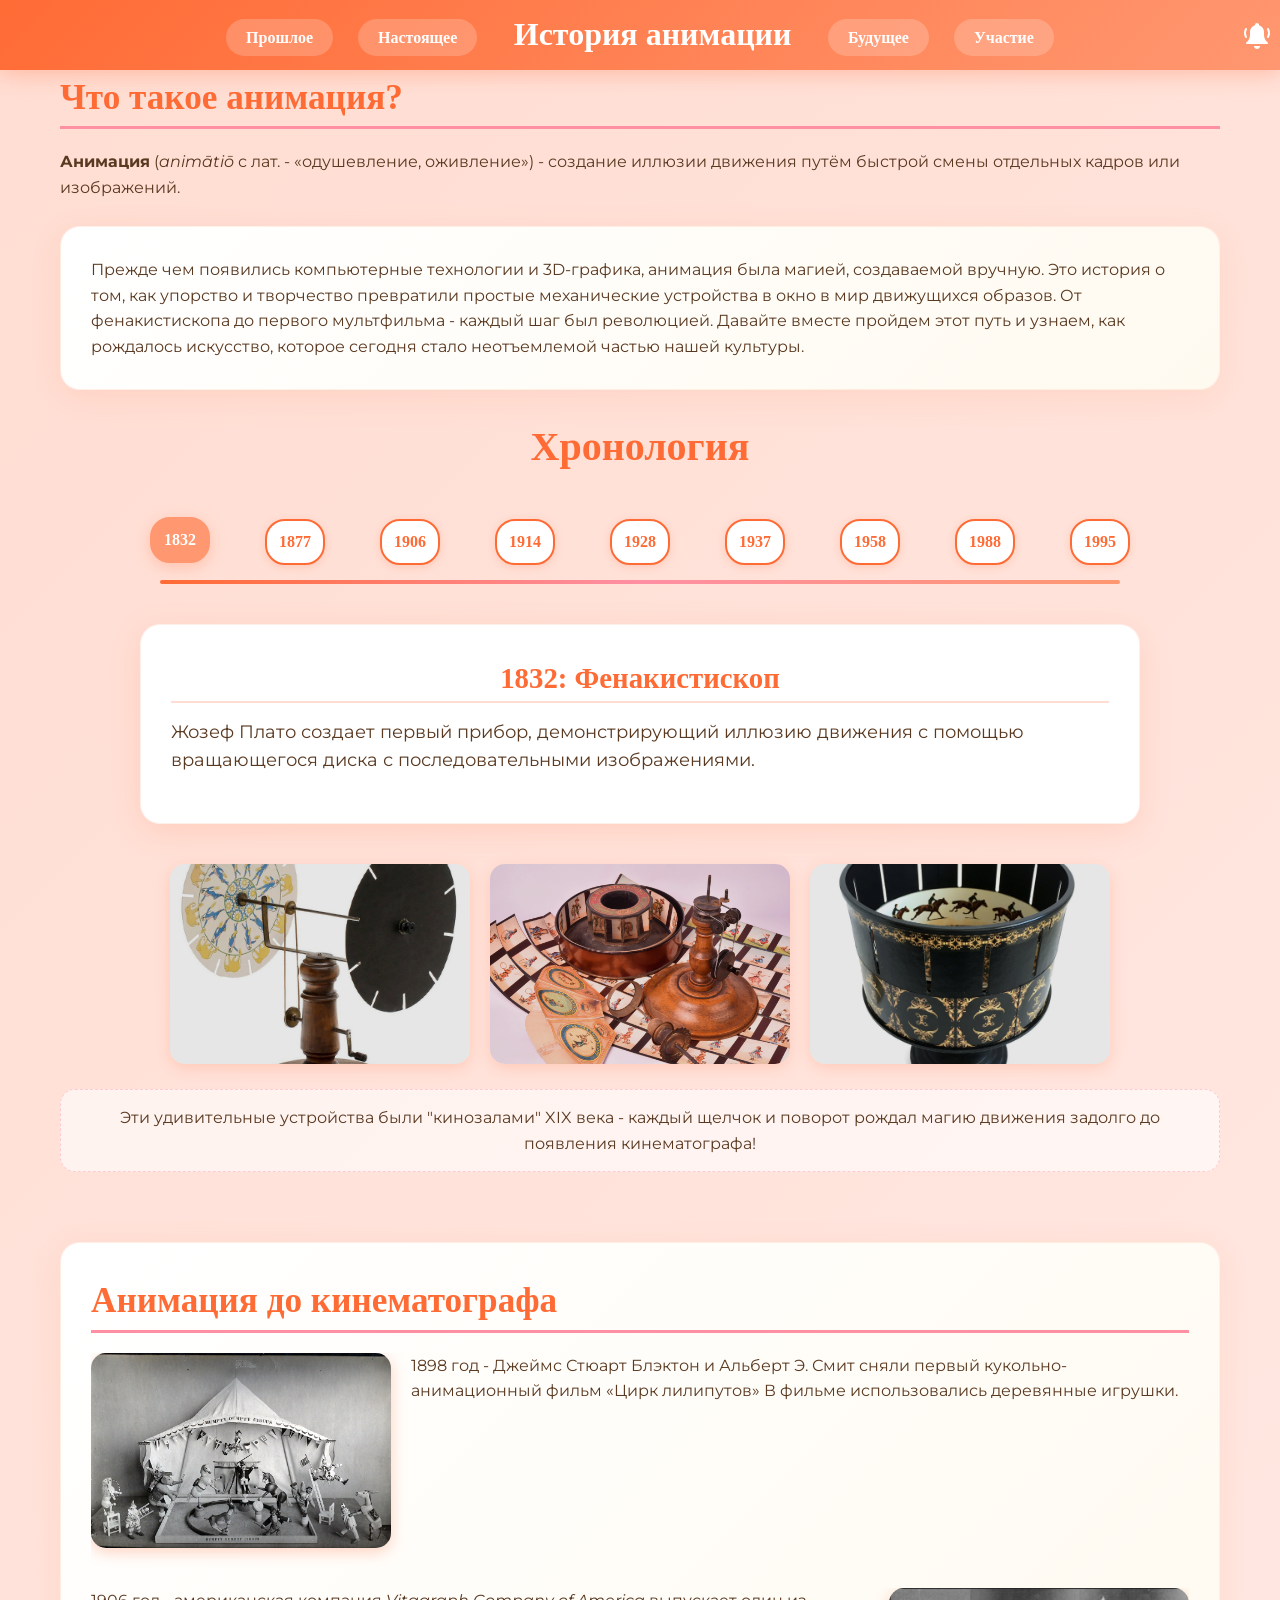
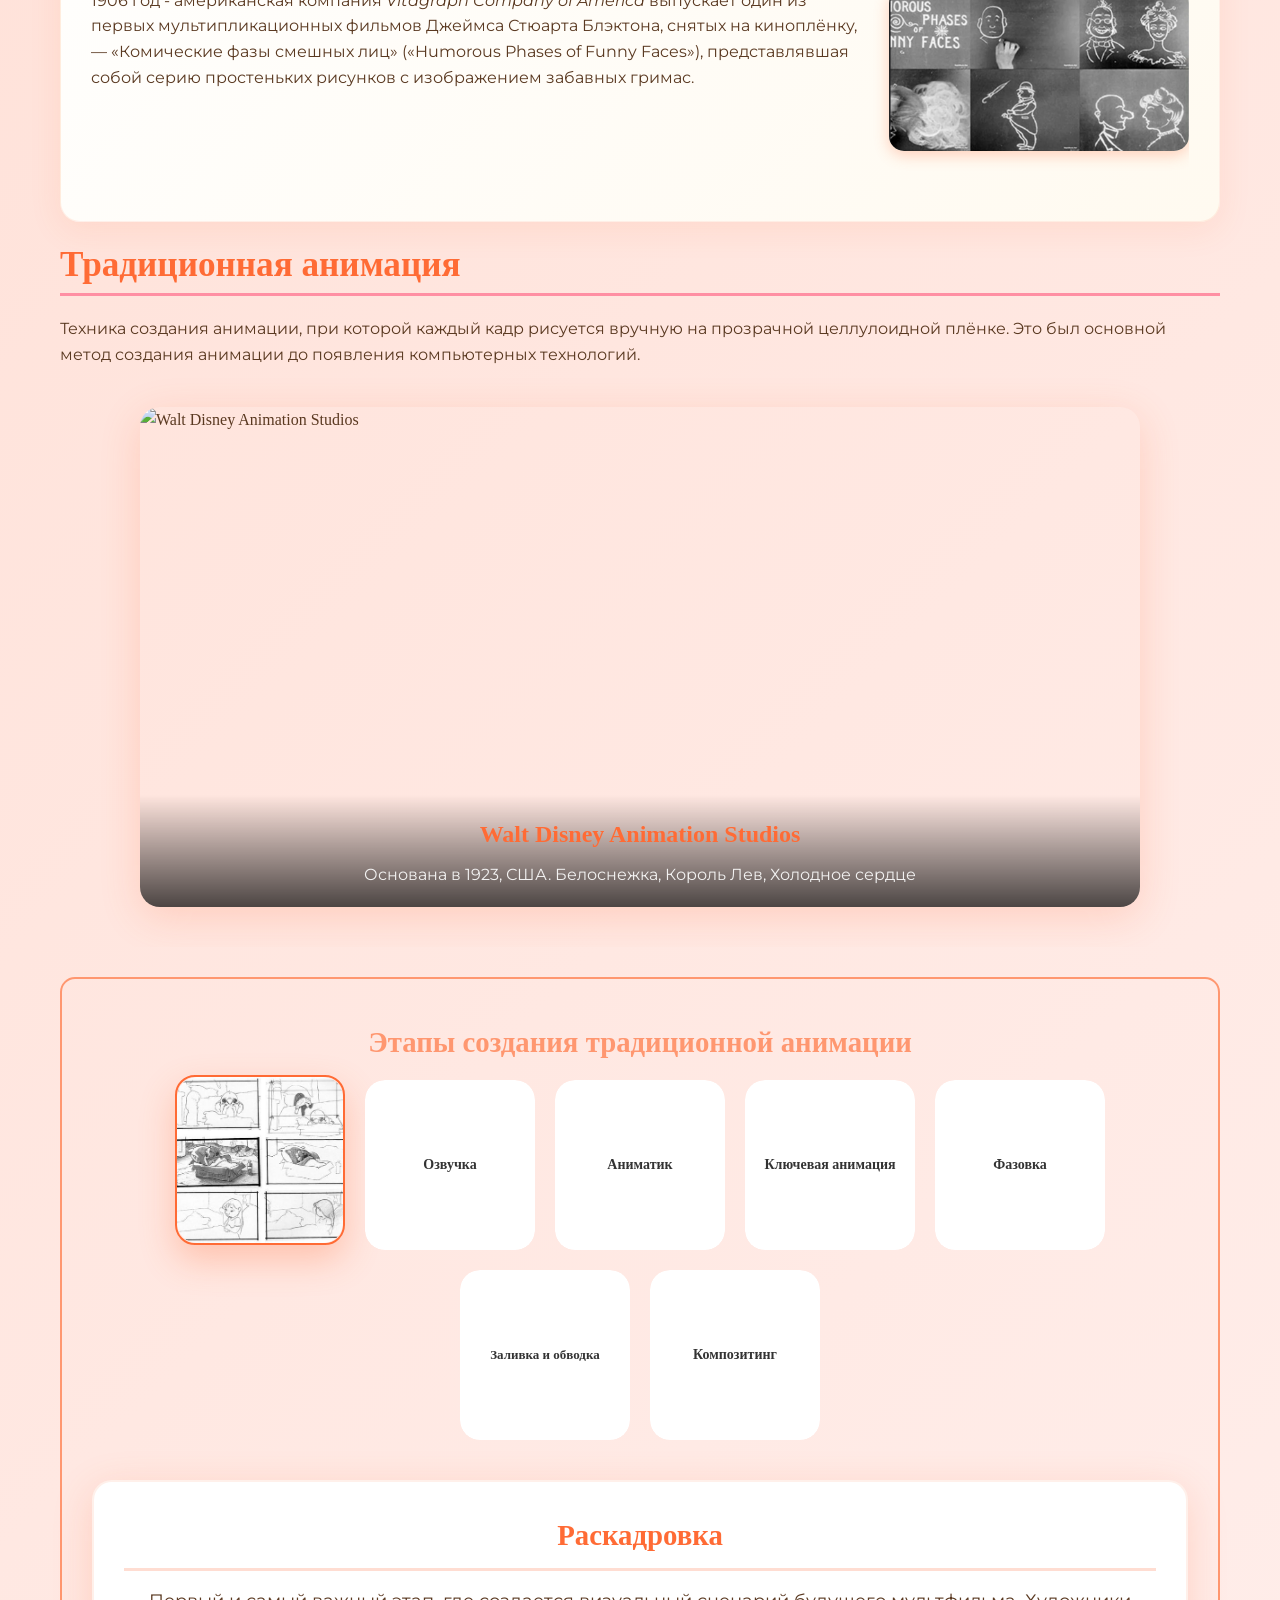
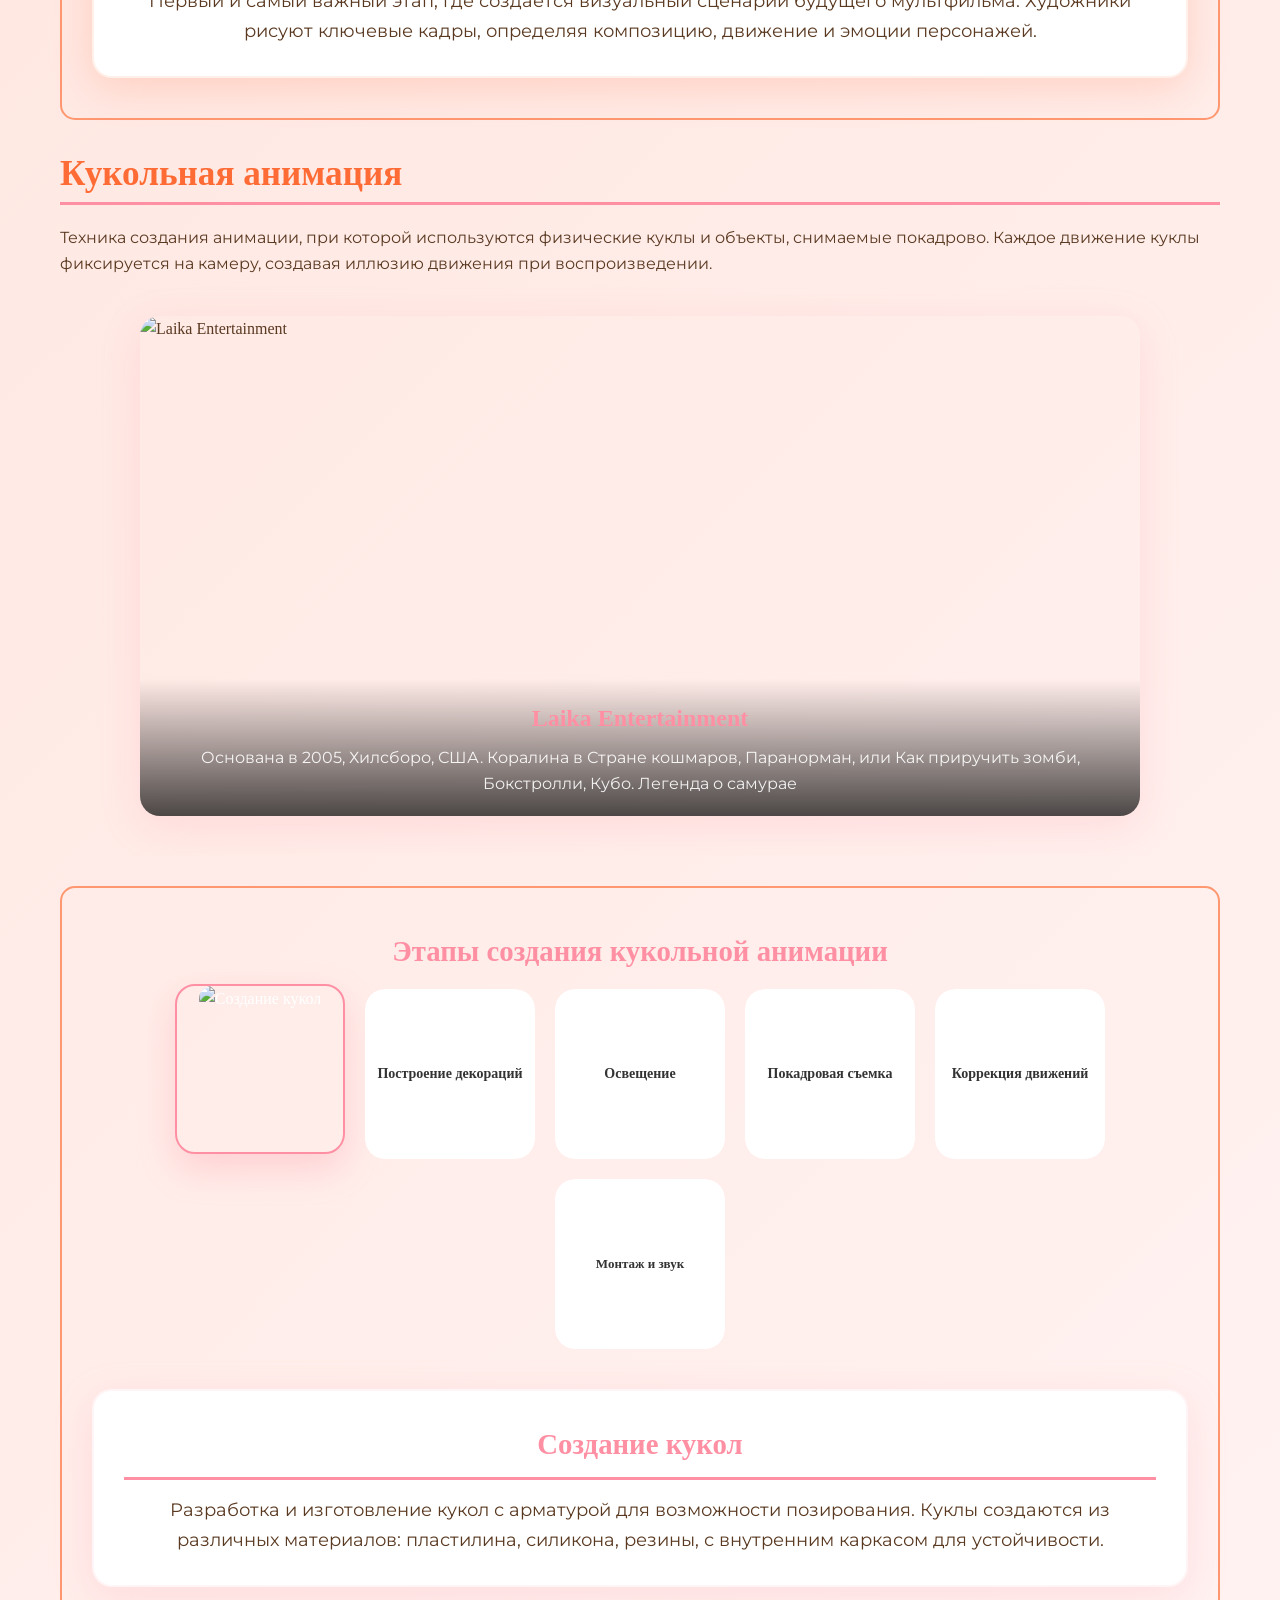
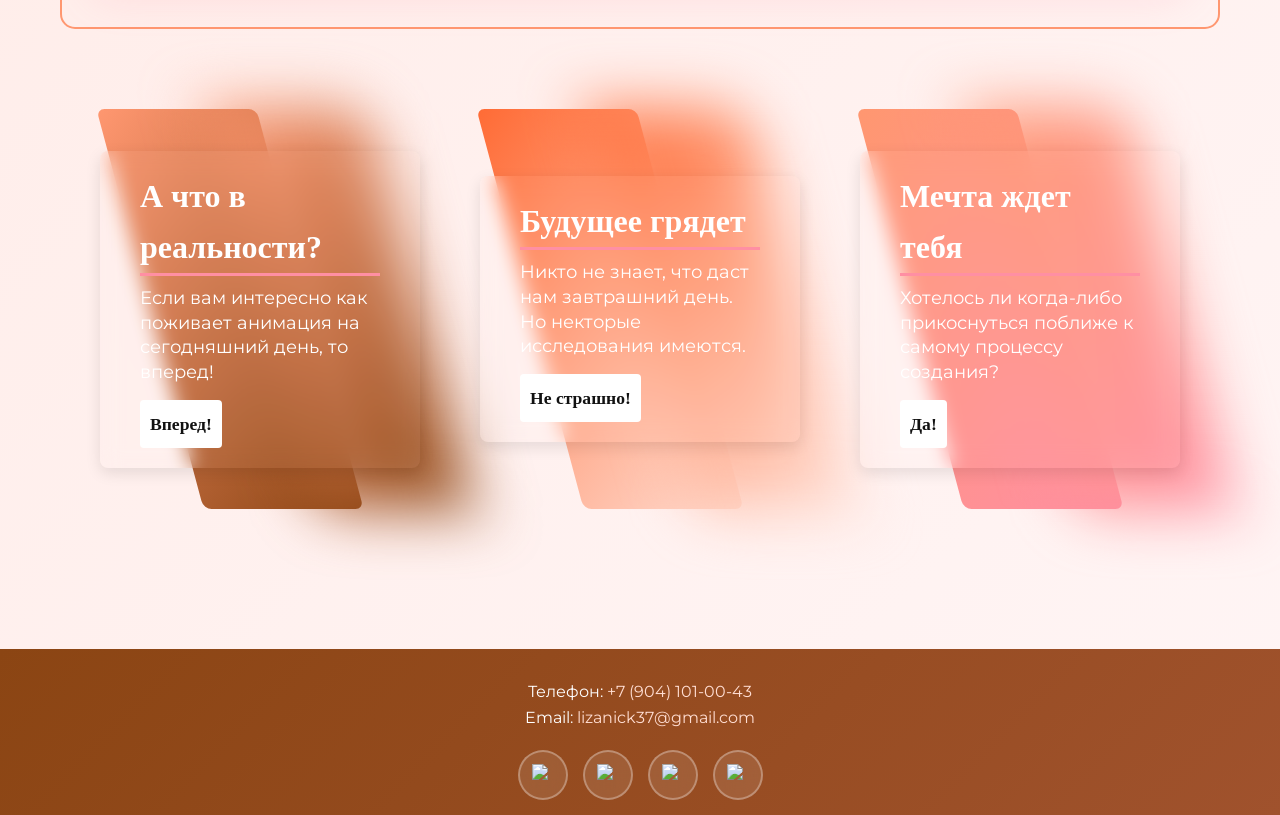
==== index.html @ 2c93be25 "Add files via upload" ====
<!DOCTYPE html>
<html lang="ru"> 
<head>
    <meta charset="UTF-8"> 
    <meta name="viewport" content="width=device-width, initial-scale=1.0"> 
    <link rel="icon" href="images/favicon2.png">
    <link rel="stylesheet" href="css/style.css">
    <link rel="stylesheet" href="css/header.css">
    <link rel="stylesheet" href="css/components.css">
    <link rel="stylesheet" href="css/forms.css">
    <link rel="stylesheet" href="css/footer.css">
    <title>История анимации</title>
    <style>
    @import url('https://fonts.googleapis.com/css2?family=Montserrat:wght@400;500;600;700&display=swap" rel="stylesheet"');
    </style>
</head>
<body>
    <header>
        <div class="notification-container">
            <div class="notification-trigger"><img src = "images/noti.png"></div>
            <div class="notification-dropdown">
                <div class="notification-item">Уведомление 1</div>
                <div class="notification-item">Уведомление 2</div>
                <div class="notification-item">Уведомление 3</div>
                <div class="notification-item">Уведомление 4</div>
            </div>
        </div>
        <input type="checkbox" id="header-toggle">
        <label for="header-toggle" class="burger-label">
            <span class="menu-icon"></span>
            <span class="menu-icon"></span>
            <span class="menu-icon"></span>
        </label>

        <nav class="mobile-nav">
            <ul>
                <li><a href="index.html">Прошлое</a></li>
                <li><a href="today.html">Настоящее</a></li>
                <li><a href="future.html">Будущее</a></li>
                <li><a href="contacts.html">Участие</a></li>
            </ul>
        </nav>

        <nav>
            <ul>
                <li><a href="index.html">Прошлое</a></li>
                <li><a href="today.html">Настоящее</a></li>
            </ul>
        </nav>
        <h1><a href="add.html" class="header-title">История анимации</a></h1>
        <nav>
            <ul>
                <li><a href="future.html">Будущее</a></li>
                <li><a href="contacts.html">Участие</a></li>
            </ul>
        </nav>
    </header>

    <main class="main-grid-container">
        <section id="animation-definition">
            <h2>Что такое анимация?</h2>
            <div class="definition-block">
                <p><strong>Анимация</strong> (<i>animātiō</i> с лат. - «одушевление, оживление») - создание иллюзии движения путём быстрой смены отдельных кадров или изображений.</p>
            </div>
        </section>
        <br>

        <article id="no-kino-anim">
            <div>
                <p>Прежде чем появились компьютерные технологии и 3D-графика, анимация была магией, создаваемой вручную. Это история о том, как упорство и творчество превратили простые механические устройства в окно в мир движущихся образов. От фенакистископа до первого мультфильма - каждый шаг был революцией. Давайте вместе пройдем этот путь и узнаем, как рождалось искусство, которое сегодня стало неотъемлемой частью нашей культуры.</p>
            </div>
        </article>

        <section class="simple-timeline">
            <div class="timeline-container">
                <h2>Хронология</h2>
                <div class="timeline-bar">
                    <div class="timeline-years">
                        <span class="year" data-year="1832">1832</span>
                        <span class="year" data-year="1877">1877</span>
                        <span class="year" data-year="1906">1906</span>
                        <span class="year" data-year="1914">1914</span>
                        <span class="year" data-year="1928">1928</span>
                        <span class="year" data-year="1937">1937</span>
                        <span class="year" data-year="1958">1958</span>
                        <span class="year" data-year="1988">1988</span>
                        <span class="year" data-year="1995">1995</span>
                    </div>
                    <div class="timeline-line"></div>
                </div>
                
                <div class="timeline-content">
                    <div class="event active" data-year="1832">
                        <h3>1832: Фенакистископ</h3>
                        <p>Жозеф Плато создает первый прибор, демонстрирующий иллюзию движения с помощью вращающегося диска с последовательными изображениями.</p>
                    </div>
                    
                    <div class="event" data-year="1877">
                        <h3>1877: Праксиноскоп</h3>
                        <p>Эмиль Рейно усовершенствует зоотроп, добавляя систему зеркал для более четкого и яркого изображения.</p>
                    </div>
                    
                    <div class="event" data-year="1906">
                        <h3>1906: Первый мультфильм</h3>
                        <p>Джеймс Стюарт Блэктон создает "Комические фазы смешных лиц" - один из первых анимационных фильмов.</p>
                    </div>
                    
                    <div class="event" data-year="1914">
                        <h3>1914: Герти-динозавр</h3>
                        <p>Уинзор Маккей создает первого анимационного персонажа с индивидуальностью - динозавра Герти.</p>
                    </div>
                    
                    <div class="event" data-year="1928">
                        <h3>1928: Пароход Вилли</h3>
                        <p>Дебют Микки Мауса в первом синхронизированном звуком мультфильме от Уолта Диснея.</p>
                    </div>
                    
                    <div class="event" data-year="1937">
                        <h3>1937: Белоснежка</h3>
                        <p>Первый полнометражный анимационный фильм "Белоснежка и семь гномов" устанавливает новые стандарты.</p>
                    </div>
                    
                    <div class="event" data-year="1958">
                        <h3>1958: Оскар за анимацию</h3>
                        <p>Впервые вручается отдельная премия "Оскар" за лучший анимационный короткометражный фильм.</p>
                    </div>
                    
                    <div class="event" data-year="1988">
                        <h3>1988: Кто подставил кролика Роджера</h3>
                        <p>Первый полнометражный фильм, сочетающий живых актеров и анимацию в одном кадре.</p>
                    </div>
                    
                    <div class="event" data-year="1995">
                        <h3>1995: История игрушек</h3>
                        <p>Первый полнометражный компьютерный анимационный фильм от Pixar открывает новую эру.</p>
                    </div>
                </div>
            </div>
        </section>

        <section class="gallery-section">
            <div class="gallery-container">
                <div class="gallery-item">
                    <img src="images/gallery/phenakiscope.jpg" alt="Фенакистископ">
                    <div class="gallery-overlay">
                        <div class="gallery-title">Фенакистископ</div>
                        <div class="gallery-description">Один из первых анимационных приборов</div>
                    </div>
                </div>
                <div class="gallery-item">
                    <img src="images/gallery/praxinoscope.jpg" alt="Праксиноскоп">
                    <div class="gallery-overlay">
                        <div class="gallery-title">Праксиноскоп</div>
                        <div class="gallery-description">Усовершенствованный зоотроп</div>
                    </div>
                </div>
                <div class="gallery-item">
                    <img src="images/gallery/zootrop.jpeg" alt="Зоотроп">
                    <div class="gallery-overlay">
                        <div class="gallery-title">Зоотроп</div>
                        <div class="gallery-description">Классический анимационный прибор</div>
                    </div>
                </div>
            </div>
        </section>
        <div class="devices-note">
            <p> Эти удивительные устройства были "кинозалами" XIX века - каждый щелчок и поворот рождал магию движения задолго до появления кинематографа!</p>
        </div>
        </main>

        <div class="sticky-image" id="Sticky">
                <img src="images/happy-blinking.gif" alt="Вам подмигнули" width="150" id="blink">
        </div>

        <main>

        <article id="no-kino-anim">
            <h2>Анимация до кинематографа</h2>
            <div class="float-container">
                <img src="images/circus.jpg" alt="Старинная анимация" class="float-left">
                <p>1898 год - Джеймс Стюарт Блэктон и Альберт Э. Смит сняли первый кукольно-анимационный фильм «Цирк лилипутов» В фильме использовались деревянные игрушки.</p>
            </div>
            
            <div class="float-container">
                <img src="images/funny_faces.png" alt="Анимационные техники" class="float-right">
                <p>1906 год - американская компания <em>Vitagraph Company of America</em> выпускает один из первых мультипликационных фильмов Джеймса Стюарта Блэктона, снятых на киноплёнку, — «Комические фазы смешных лиц» («Humorous Phases of Funny Faces»), представлявшая собой серию простеньких рисунков с изображением забавных гримас.</p>
            </div>
        </article>
        
        <section id="traditional-animation">
            <h2>Традиционная анимация</h2>
            
            <div class="definition-block">
                <p>Техника создания анимации, при которой каждый кадр рисуется вручную на прозрачной целлулоидной плёнке. Это был основной метод создания анимации до появления компьютерных технологий.</p>
            </div>
            <section class="carousel-gallery">
                <div class="carousel-container">
                    <div class="carousel-track"></div>
                    <button class="carousel-btn carousel-prev">‹</button>
                    <button class="carousel-btn carousel-next">›</button>
                    <div class="carousel-dots"></div>
                </div>
            </section>
            

            <section class="animation-stages">
                <h3>Этапы создания традиционной анимации</h3>
                <div class="stages-container">
                    <div class="stage-block" data-stage="1">
                        <div class="stage-button">
                            Раскадровка
                        </div>
                        <div class="stage-image">
                            <img src="images/stages/storyboarding.jpg" alt="Раскадровка">
                        </div>
                    </div>
                    
                    <div class="stage-block" data-stage="2">
                        <div class="stage-button">
                            Озвучка
                        </div>
                        <div class="stage-image">
                            <img src="images/stages/voice_actor.jpg" alt="Озвучка">
                        </div>
                    </div>
                    
                    <div class="stage-block" data-stage="3">
                        <div class="stage-button">
                            Аниматик
                        </div>
                        <div class="stage-image">
                            <img src="images/stages/animatic.gif" alt="Аниматик">
                        </div>
                    </div>
                    
                    <div class="stage-block" data-stage="4">
                        <div class="stage-button">
                            Ключевая анимация
                        </div>
                        <div class="stage-image">
                            <img src="images/stages/key_anim.gif" alt="Ключевая анимация">
                        </div>
                    </div>
                    
                    <div class="stage-block" data-stage="5">
                        <div class="stage-button">
                            Фазовка
                        </div>
                        <div class="stage-image">
                            <img src="images/stages/faza.jpg" alt="Фазовка">
                        </div>
                    </div>
                    
                    <div class="stage-block" data-stage="6">
                        <div class="stage-button">
                            Заливка и обводка
                        </div>
                        <div class="stage-image">
                            <img src="images/stages/zaliv.jpg" alt="Заливка и обводка">
                        </div>
                    </div>
                    
                    <div class="stage-block" data-stage="7">
                        <div class="stage-button">
                            Композитинг
                        </div>
                        <div class="stage-image">
                            <img src="images/stages/usal.gif" alt="Композитинг">
                        </div>
                    </div>
                </div>
                
                <div class="stage-description-container">
                    <div class="stage-description active" data-stage="1">
                        <h4>Раскадровка</h4>
                        <p>Первый и самый важный этап, где создается визуальный сценарий будущего мультфильма. Художники рисуют ключевые кадры, определяя композицию, движение и эмоции персонажей.</p>
                    </div>
                    
                    <div class="stage-description" data-stage="2">
                        <h4>Озвучка</h4>
                        <p>На этом этапе актеры озвучивают персонажей, записываются звуковые эффекты и музыка. Это помогает аниматорам синхронизировать движения губ и эмоции с голосом.</p>
                    </div>
                    
                    <div class="stage-description" data-stage="3">
                        <h4>Аниматик</h4>
                        <p>Черновая версия анимации, созданная из раскадровки с добавлением временных параметров. Помогает оценить ритм, timing и общую динамику сцены перед основной работой.</p>
                    </div>
                    
                    <div class="stage-description" data-stage="4">
                        <h4>Ключевая анимация</h4>
                        <p>Самый творческий этап, где аниматоры рисуют основные позы и движения персонажей. Создается "скелет" действия, определяющий всю динамику сцены.</p>
                    </div>
                    
                    <div class="stage-description" data-stage="5">
                        <h4>Фазовка</h4>
                        <p>Дополнение ключевых кадров промежуточными рисунками для плавности движения. Фазовщики работают между ключевыми позами, создавая иллюзию естественного движения.</p>
                    </div>
                    
                    <div class="stage-description" data-stage="6">
                        <h4>Заливка и обводка</h4>
                        <p>Чистовая обработка рисунков: контуры становятся четкими, области заполняются цветом. Этот этап придает анимации законченный визуальный вид.</p>
                    </div>
                    
                    <div class="stage-description" data-stage="7">
                        <h4>Композитинг</h4>
                        <p>Финальный этап, где все элементы собираются вместе: персонажи, фон, спецэффекты, свет и тени. Создается целостная визуальная картина.</p>
                    </div>
                </div>
            </section>
        </section>
        <br>

        <section id="puppet-animation">
            <h2>Кукольная анимация</h2>
            
            <div class="definition-block">
                <p>Техника создания анимации, при которой используются физические куклы и объекты, снимаемые покадрово. Каждое движение куклы фиксируется на камеру, создавая иллюзию движения при воспроизведении.</p>
            </div>


            <section class="puppet-carousel-gallery">
                <div class="puppet-carousel-container">
                    <div class="puppet-carousel-track"></div>
                    <button class="puppet-carousel-btn puppet-carousel-prev">‹</button>
                    <button class="puppet-carousel-btn puppet-carousel-next">›</button>
                    <div class="puppet-carousel-dots"></div>
                </div>
            </section>

            <section class="animation-stages">
                <h3 style="color:  #ff8fa3;">Этапы создания кукольной анимации</h3>
                <div class="puppet-stages-container">
                    <div class="puppet-stage-block" data-stage="1">
                        <div class="puppet-stage-button">
                            Создание кукол
                        </div>
                        <div class="puppet-stage-image">
                            <img src="https://i.pinimg.com/originals/f4/41/76/f44176e85d4477e67f7811f39174581a.jpg" alt="Создание кукол">
                        </div>
                    </div>
                    
                    <div class="puppet-stage-block" data-stage="2">
                        <div class="puppet-stage-button">
                            Построение декораций
                        </div>
                        <div class="puppet-stage-image">
                            <img src="https://i.pinimg.com/originals/b1/d3/63/b1d3635f5dfaa4858f503aa0ea4e94b6.jpg" alt="Построение декораций">
                        </div>
                    </div>
                    
                    <div class="puppet-stage-block" data-stage="3">
                        <div class="puppet-stage-button">
                            Освещение
                        </div>
                        <div class="puppet-stage-image">
                            <img src="https://i.pinimg.com/originals/cc/5a/be/cc5abebd48ad4979b69793599514a236.jpg" alt="Освещение">
                        </div>
                    </div>
                    
                    <div class="puppet-stage-block" data-stage="4">
                        <div class="puppet-stage-button">
                            Покадровая съемка
                        </div>
                        <div class="puppet-stage-image">
                            <img src="https://i.pinimg.com/originals/d8/1b/69/d81b6996717854c65e9f06e08775f8a1.jpg" alt="Покадровая съемка">
                        </div>
                    </div>
                    
                    <div class="puppet-stage-block" data-stage="5">
                        <div class="puppet-stage-button">
                            Коррекция движений
                        </div>
                        <div class="puppet-stage-image">
                            <img src="https://images.kinorium.com/movie/backstage/246761/w1500_2758258.jpg" alt="Коррекция движений">
                        </div>
                    </div>
                    
                    <div class="puppet-stage-block" data-stage="6">
                        <div class="puppet-stage-button">
                            Монтаж и звук
                        </div>
                        <div class="puppet-stage-image">
                            <img src="https://www.sostav.ru/blogs/images/feeds/63/125909.jpg" alt="Монтаж и звук">
                        </div>
                    </div>
                </div>
                
                <div class="puppet-stage-description-container">
                    <div class="puppet-stage-description active" data-stage="1">
                        <h4>Создание кукол</h4>
                        <p>Разработка и изготовление кукол с арматурой для возможности позирования. Куклы создаются из различных материалов: пластилина, силикона, резины, с внутренним каркасом для устойчивости.</p>
                    </div>
                    
                    <div class="puppet-stage-description" data-stage="2">
                        <h4>Построение декораций</h4>
                        <p>Создание миниатюрных декораций и фонов, соответствующих масштабу кукол. Декорации должны быть прочными и детализированными, так как съемка может занимать длительное время.</p>
                    </div>
                    
                    <div class="puppet-stage-description" data-stage="3">
                        <h4>Освещение</h4>
                        <p>Установка постоянного освещения сцены для обеспечения одинаковых условий на протяжении всей съемки. Правильное освещение создает настроение и подчеркивает объем кукол.</p>
                    </div>
                    
                    <div class="puppet-stage-description" data-stage="4">
                        <h4>Покадровая съемка</h4>
                        <p>Основной этап - аниматор перемещает куклу на минимальное расстояние между кадрами. Для плавного движения обычно требуется 12-24 кадра в секунду.</p>
                    </div>
                    
                    <div class="puppet-stage-description" data-stage="5">
                        <h4>Коррекция движений</h4>
                        <p>Просмотр отснятого материала и внесение корректировок в движение кукол. При необходимости переснимаются отдельные сцены для достижения нужной плавности.</p>
                    </div>
                    
                    <div class="puppet-stage-description" data-stage="6">
                        <h4>Монтаж и звук</h4>
                        <p>Сборка всех кадров в последовательность, добавление звуковых эффектов, музыки и диалогов. Синхронизация звука с движениями кукол.</p>
                    </div>
                </div>
            </section>
        </section>

        <section class="container">
            <div class="box">
                <div class="content">
                <h2>А что в реальности?</h2>
                <p> Если вам интересно как поживает анимация на сегодняшний день, то вперед!</p>
                <a href="today.html">Вперед!</a>
                </div>
            </div>
            <div class="box">
                <div class="content">
                <h2>Будущее грядет</h2>
                <p>Никто не знает, что даст нам завтрашний день. Но некторые исследования имеются.</p>
                <a href="future.html">Не страшно!</a>
                </div>
            </div>
            <div class="box">
                <div class="content">
                <h2>Мечта ждет тебя</h2>
                <p>Хотелось ли когда-либо прикоснуться поближе к самому процессу создания? </p>
                <a href="contacts.html">Да!</a>
                </div>
            </div>
        </section>
        
    </main>

    <div class="back-to-top" id="backToTop">
        <p style="font-size: 30px;">↑</p>
    </div>

    <footer>
        <div class="footer-content">
            <address>
                <p>Телефон: <a href="tel:+79041010043">+7 (904) 101-00-43</a></p>
                <p>Email: <a href="mailto:lizanick37@mail.ru?subject=Example+subject&body=Message+text">lizanick37@gmail.com</a></p>
            </address>
        </div>

        <div class="social-buttons">
            <a href="https://vk.com" class="social-button vk" target="_blank" aria-label="ВКонтакте">
                <img src="https://img.icons8.com/ios-filled/50/FFFFFF/vk-com.png" alt="VK" width="24" height="24">
            </a>
            
            <a href="https://t.me" class="social-button telegram" target="_blank" aria-label="Telegram">
                <img src="https://img.icons8.com/ios-filled/50/FFFFFF/telegram-app.png" alt="Telegram" width="24" height="24">
            </a>
            
            <a href="https://www.youtube.com/" class="social-button youtube" target="_blank" aria-label="YouTube">
                <img src="https://img.icons8.com/ios-filled/50/FFFFFF/youtube-play.png" alt="YouTube" width="24" height="24">
            </a>
            
            <a href="https://www.instagram.com/" class="social-button instagram" target="_blank" aria-label="Instagram">
                <img src="https://img.icons8.com/ios-filled/50/FFFFFF/instagram-new.png" alt="Instagram" width="24" height="24">
            </a>
        </div>
    </footer>

    <script src="script/1.js"></script>
</body>
</html>
---- css/style.css ----
@import url('https://fonts.googleapis.com/css2?family=Montserrat:wght@400;500;600;700&display=swap');

* {
    margin: 0;
    padding: 0;
    box-sizing: border-box;
}

:root {
    --primary-orange: #ff6b35;
    --secondary-pink: #ff8fa3;
    --accent-coral: #ff9770;
    --light-peach: #ffddd2;
    --dark-brown: #8b4513;
    --text-dark: #5a3921;
    --text-light: #fff;
    --grid-gap-small: 1rem;
    --grid-gap-medium: 2rem;
    --grid-gap-large: 3rem;
    --grid-columns-mobile: 1fr;
    --grid-columns-tablet: repeat(2, 1fr);
    --grid-columns-desktop: 2fr 1fr;
}

body {
    font-family: 'Segoe UI', Tahoma, Geneva, Verdana, open sans;
    line-height: 1.6;
    background: linear-gradient(135deg, var(--light-peach) 0%, #fff5f5 100%);
    color: var(--text-dark);
    min-height: 100vh;
}

h1, h2, h3, h4 {
    font-family: 'Lobster', cursive;
    margin-bottom: 15px;
}

h2 {
    font-size: 2.2rem;
    color: var(--primary-orange);
    border-bottom: 3px solid var(--secondary-pink);
    margin-bottom: 20px;
}

h3 {
    font-size: 1.8rem;
    color: var(--accent-coral);
    text-align: center;
}

h4 {
    font-size: 1.4rem;
    color: var(--dark-brown);
}

p {
    font-family: 'Montserrat', sans-serif;
    font-weight: 400;
}

main {
    max-width: 1200px;
    margin: 100px auto 40px;
    padding: 0 20px;
    margin-top: 70px;
}

.section, article {
    background: linear-gradient(135deg, var(--text-light) 0%, #fffaf0 100%);
    margin-bottom: 15px;
    padding: 30px;
    border-radius: 20px;
    box-shadow: 0 8px 32px rgba(255, 107, 53, 0.1);
    border: 1px solid rgba(255, 107, 53, 0.1);
    position: relative;
}

.back-to-top {
    position: fixed;
    bottom: 30px;
    right: 30px;
    background: linear-gradient(135deg, var(--primary-orange) 0%, var(--accent-coral) 100%);
    color: var(--text-light);
    width: 60px;
    height: 60px;
    border-radius: 50%;
    display: flex;
    text-align: center;
    justify-content: center;
    cursor: pointer;
    opacity: 0;
    visibility: hidden;
    transition: all 0.3s ease;
    z-index: 1000;
    box-shadow: 0 4px 20px rgba(255, 107, 53, 0.4);
    font-weight: bold;
    font-size: 20px;
}

.back-to-top.visible {
    opacity: 1;
    visibility: visible;
}

.back-to-top:hover {
    transform: translateY(-5px) scale(1.1);
    box-shadow: 0 6px 25px rgba(255, 107, 53, 0.6);
}

.float-container {
    margin: 20px 0;
    overflow: hidden;
}

.float-left {
    float: left;
    margin: 0 20px 20px 0;
    width: 300px;
    border-radius: 15px;
    box-shadow: 0 4px 15px rgba(255, 107, 53, 0.3);
}

.float-right {
    float: right;
    margin: 0 0 20px 20px;
    width: 300px;
    border-radius: 15px;
    box-shadow: 0 4px 15px rgba(255, 107, 53, 0.3);
}

.quote-section {    
    background: linear-gradient(135deg, var(--secondary-pink) 0%, var(--accent-coral) 100%);
    color: var(--text-light);
    text-align: center;
}

.animation-stages {
    position: relative;
    background: linear-gradient(135deg, var(--light-peach) 0%, #ffebe9 100%);
}

.video-container {
    margin: 30px 0;
    text-align: center;
}

.video-container iframe {
    border-radius: 15px;
    box-shadow: 0 8px 25px rgba(0,0,0,0.2);
    margin-top: 15px;
    border: 3px solid var(--primary-orange);
}

.shapes {
    position: relative;
    text-align: center;
    margin: 30px 0;
}

.shapes img {
    border-radius: 15px;
    box-shadow: 0 4px 15px rgba(255, 107, 53, 0.3);
}

area {
    cursor: pointer;
    outline: none;
}

.shapes:hover img {
    filter: brightness(1.05);
    transition: filter 0.3s ease;
}

.sticky-image {
    position: sticky;
    top: 100px;
    left: 0;
    overflow-x: visible;
    float: left;
    border-radius: 0px;
}
---- css/header.css ----
header {
    background: linear-gradient(135deg, var(--primary-orange) 0%, var(--accent-coral) 100%);
    color: var(--text-light);
    padding: 1rem 2rem;
    display: flex;
    justify-content: center;
    align-items: center;
    position: fixed;
    top: 0;
    left: 0;
    right: 0;
    z-index: 1000;
    box-shadow: 0 4px 20px rgba(255, 107, 53, 0.3);
    height: 70px;
}

header h1 {
    font-family: 'Lobster', cursive;
    color: var(--text-light);
    margin: 3%;
}

.navigation {
    font-family: 'Lobster', sans-serif;
    font-weight: 700;
    text-transform: uppercase;
}

nav ul {
    list-style: none;
    display: flex;
    gap: 25px;
    height: 20px;
}

nav a {
    color: var(--text-light);
    text-decoration: none;
    padding: 10px 20px;
    border-radius: 25px;
    transition: all 0.3s ease;
    font-weight: 600;
    background: rgba(255, 255, 255, 0.2);
    backdrop-filter: blur(10px);
}

nav a:hover {
    background: var(--text-light);
    color: var(--primary-orange);
    transform: translateY(-2px);
    box-shadow: 0 4px 15px rgba(0,0,0,0.2);
}

nav a:active {
    transform: translateY(0);
}


.header-title {
    text-decoration: none;
    color: inherit;
    transition: opacity 0.3s ease;
}

.header-title:hover {
    opacity: 0.8;
}

.content-nav {
    background: var(--text-light);
    padding: 20px;
    border-radius: 15px;
    margin: 20px 0;
    box-shadow: 0 4px 15px rgba(255, 107, 53, 0.1);
}

.content-nav ul {
    list-style: none;
    display: flex;
    flex-wrap: wrap;
    gap: 15px;
    justify-content: center;
}

.content-nav a {
    color: var(--primary-orange);
    text-decoration: none;
    padding: 10px 20px;
    border: 2px solid var(--primary-orange);
    border-radius: 25px;
    transition: all 0.3s ease;
    font-weight: 600;
}

.content-nav a:hover {
    background: var(--primary-orange);
    color: var(--text-light);
    transform: translateY(-2px);
}

#header-toggle {
    display: none;
}

.burger-label {
    display: none;
    flex-direction: column;
    cursor: pointer;
    padding: 5px;
    width: 30px;
    height: 30px;
    justify-content: center;
    align-items: center;
    z-index: 1001;
}

.menu-icon {
    display: block;
    width: 25px;
    height: 3px;
    background: var(--text-light);
    margin: 3px 0;
    transition: 0.3s;
    border-radius: 2px;
}

.mobile-nav {
    display: none;
    transition: all 0.3s ease-in-out;
    transform: translateY(-10px);
    opacity: 0;
    visibility: hidden;
}

#header-toggle:checked ~ .burger-label .menu-icon:nth-child(1) {
    transform: rotate(-45deg) translate(-5px, 6px);
}

#header-toggle:checked ~ .burger-label .menu-icon:nth-child(2) {
    opacity: 0;
}

#header-toggle:checked ~ .burger-label .menu-icon:nth-child(3) {
    transform: rotate(45deg) translate(-5px, -6px);
}

#header-toggle:checked ~ .mobile-nav {
    display: block;
    position: absolute;
    top: 100%;
    left: 0;
    right: 0;
    background: linear-gradient(135deg, var(--primary-orange) 0%, var(--accent-coral) 100%);
    padding: 20px;
    box-shadow: 0 4px 20px rgba(255, 107, 53, 0.3);
    transform: translateY(0);
    opacity: 1;
    visibility: visible;
    z-index: 1001;
}

.mobile-nav ul {
    flex-direction: column;
    gap: 10px;
    height: auto;
}

.mobile-nav a {
    display: block;
    text-align: center;
    padding: 15px;
    margin: 5px 0;
}

.notification-container {
    position: fixed;
    right: 3%;
}

.notification-trigger {
    cursor: pointer;
    transition: all 0.3s ease;
    font-weight: 600;
    font-size: 14px;
    display: flex;
    align-items: center;
    gap: 10px;
}

.notification-trigger img {
    width: 30px;
    position: fixed;
}

.notification-dropdown {
    position: absolute;
    top: 100%;
    right: 0;
    width: 280px;
    background: white;
    border-radius: 12px;
    box-shadow: 0 8px 25px rgba(0, 0, 0, 0.15);
    opacity: 0;
    visibility: hidden;
    transform: translateY(-10px);
    transition: all 0.3s ease;
    z-index: 1001;
    margin-top: 10px;
}

.notification-dropdown::before {
    position: absolute;
    top: 10px;
    right: 20px;
    width: 16px;
    height: 16px;
    background: white;
    transform: rotate(45deg);
    box-shadow: -2px -2px 5px rgba(0, 0, 0, 0.05);
}

.notification-container:hover .notification-dropdown {
    opacity: 1;
    visibility: visible;
    transform: translateY(0);
}

.notification-item {
    padding: 12px 16px;
    border-bottom: 1px solid #f0f0f0;
    transition: all 0.2s ease;
    color: var(--text-dark);
    font-size: 14px;
    display: flex;
    align-items: center;
    gap: 8px;
}

.notification-item:last-child {
    border-bottom: none;
}

.notification-item:hover {
    background: var(--light-peach);
    padding-left: 20px;
}

.notification-item::before {
    font-size: 12px;
}

#header-toggle:checked ~ .notification-container {
    z-index: 1002;
}

@media (max-width: 768px) {
    header {
        height: 60px;
        padding: 0.5rem 1rem;
    }
    
    main {
        margin-top: 60px;
    }
    
    header h1 {
        font-size: 1.5rem;
        margin: 2%;
        margin-left: -15px;
    }
    
    .notification-container {
        right: 2%;
    }
    
    .notification-trigger img {
        width: 25px;
    }
}

@media (max-width: 480px) {
    header {
        height: 55px;
    }
    
    main {
        margin-top: 55px;
    }
    
    header h1 {
        font-size: 1.3rem;
        margin: 1%;
        margin-left: -15px;
    }
}

@media (max-width: 360px) {
    header {
        height: 50px;
        padding: 0.5rem;
    }
    
    main {
        margin-top: 50px;
    }
    
    header h1 {
        font-size: 1.2rem;
        margin-left: -15px;
    }
}
---- css/components.css ----
.stages-container,
.indie-stage-container,
.puppet-stages-container,
.gaming-stages-container,
.animation-3d-stages-container,
.animation-25d-stages-container,
.ai-stages-container {
    display: flex;
    flex-wrap: wrap;
    gap: 20px;
    justify-content: center;
    margin-bottom: 40px;
}

.stage-block,
.indie-stage-block,
.puppet-stage-block,
.gaming-stage-block,
.animation-3d-stage-block,
.animation-25d-stage-block,
.ai-stage-block{
    position: relative;
    width: 170px;
    height: 170px;
    border-radius: 20px;
    overflow: hidden;
    cursor: pointer;
    transition: all 0.4s ease;
}

.stage-button,
.indie-stage-button,
.puppet-stage-button,
.gaming-stage-button,
.animation-3d-stage-button,
.animation-25d-stage-button,
.ai-stage-button {
    position: absolute;
    top: 0;
    left: 0;
    width: 100%;
    height: 100%;
    display: flex;
    align-items: center;
    justify-content: center;
    background: var(--text-light);
    color: #333;
    font-weight: 600;
    text-align: center;
    padding: 10px 5px;
    box-sizing: border-box;
    transition: all 0.3s ease;
    border-radius: 20px;
    border: 2px solid transparent;
    line-height: 1.2;
    word-wrap: break-word;
    overflow: hidden;
    font-size: 14px;
    z-index: 2;
}

.stage-button:hover,
.indie-stage-button:hover,
.ai-stage-button:hover {
    background: var(--text-light);
    color: var(--primary-orange);
    transform: translateY(-5px);
    box-shadow: 0 10px 25px rgba(255, 107, 53, 0.3);
}

.puppet-stage-button:hover,
.animation-25d-stage-button:hover {
    background: var(--text-light);
    color: #ff8fa3;
    transform: translateY(-5px);
    box-shadow: 0 10px 25px rgba(255, 143, 163, 0.3);
}

.gaming-stage-button:hover {
    background: var(--text-light);
    color: #ff8fa3;
    transform: translateY(-5px);
}

.animation-3d-stage-button:hover {
    background: var(--text-light);
    color: var(--accent-coral);
    transform: translateY(-5px);
    box-shadow: 0 10px 25px rgba(255, 151, 112, 0.3);
}

.stage-image,
.indie-stage-image,
.puppet-stage-image,
.gaming-stage-image,
.animation-3d-stage-image,
.animation-25d-stage-image,
.ai-stage-image {
    position: absolute;
    top: 0;
    left: 0;
    width: 100%;
    height: 100%;
    display: none;
    border-radius: 20px;
    overflow: hidden;
}

.stage-image img,
.indie-stage-image img,
.puppet-stage-image img,
.gaming-stage-image img,
.animation-3d-stage-image img,
.animation-25d-stage-image img,
.ai-stage-image img {
    width: 100%;
    height: 100%;
    object-fit: cover;
    border-radius: 20px;
}

.stage-block.active .stage-button,
.indie-stage-block.active .indie-stage-button,
.puppet-stage-block.active .puppet-stage-button,
.gaming-stage-block.active .gaming-stage-button,
.animation-3d-stage-block.active .animation-3d-stage-button,
.animation-25d-stage-block.active .animation-25d-stage-button,
.ai-stage-block.active .ai-stage-button {
    display: none;
}

.stage-block.active .stage-image,
.indie-stage-block.active .indie-stage-image,
.puppet-stage-block.active .puppet-stage-image,
.gaming-stage-block.active .gaming-stage-image,
.animation-3d-stage-block.active .animation-3d-stage-image,
.animation-25d-stage-block.active .animation-25d-stage-image,
.ai-stage-block.active .ai-stage-image {
    display: block;
}

.stage-block.active,
.indie-stage-block.active,
.ai-stage-block.active {
    transform: translateY(-5px);
    box-shadow: 0 15px 35px rgba(255, 107, 53, 0.3);
    border: 2px solid var(--primary-orange);
}

.puppet-stage-block.active,
.gaming-stage-block.active,
.animation-25d-stage-block.active {
    transform: translateY(-5px);
    box-shadow: 0 15px 35px rgba(255, 143, 163, 0.3);
    border: 2px solid #ff8fa3;
}

.animation-3d-stage-block.active {
    transform: translateY(-5px);
    box-shadow: 0 15px 35px rgba(255, 151, 112, 0.3);
    border: 2px solid var(--accent-coral);
}

.stage-icon,
.indie-stage-icon,
.puppet-stage-icon,
.gaming-stage-icon,
.animation-3d-stage-icon,
.animation-25d-stage-icon,
.ai-stage-icon  {
    font-size: 2rem;
    margin-bottom: 5px;
    display: block;
    transition: transform 0.3s ease;
}

.stage-button:hover .stage-icon,
.indie-stage-button:hover .indie-stage-icon,
.puppet-stage-button:hover .puppet-stage-icon,
.gaming-stage-button:hover .gaming-stage-icon,
.animation-3d-stage-button:hover .animation-3d-stage-icon,
.animation-25d-stage-button:hover .animation-25d-stage-icon,
.ai-stage-button:hover .ai-stage-icon {
    transform: scale(1.1);
}

.stage-description-container,
.indie-stage-description-container,
.puppet-stage-description-container,
.gaming-stage-description-container,
.animation-3d-stage-description-container,
.animation-25d-stage-description-container,
.ai-stage-description-container {
    background: var(--text-light);
    border-radius: 20px;
    padding: 30px;
    min-height: 150px;
    margin-top: 20px;
}

.stage-description-container,
.indie-stage-description-container,
.ai-stage-description-container {
    box-shadow: 0 10px 40px rgba(255, 107, 53, 0.2);
    border: 2px solid rgba(255, 107, 53, 0.1);
}

.puppet-stage-description-container,
.gaming-stage-description-container,
.animation-25d-stage-description-container {
    box-shadow: 0 10px 40px rgba(255, 143, 163, 0.2);
    border: 2px solid rgba(255, 143, 163, 0.1);
}

.animation-3d-stage-description-container {
    box-shadow: 0 10px 40px rgba(255, 151, 112, 0.2);
    border: 2px solid rgba(255, 151, 112, 0.1);
}

.stage-description,
.indie-stage-description,
.puppet-stage-description,
.gaming-stage-description,
.animation-3d-stage-description,
.animation-25d-stage-description,
.ai-stage-description{
    display: none;
    animation: fadeInUp 0.6s ease;
}

.stage-description.active,
.indie-stage-description.active,
.puppet-stage-description.active,
.gaming-stage-description.active,
.animation-3d-stage-description.active,
.animation-25d-stage-description.active,
.ai-stage-description.active {
    display: block;
}

.stage-description h4,
.indie-stage-description h4,
.ai-stage-description h4 {
    color: var(--primary-orange);
    border-bottom: 3px solid var(--light-peach);
}

.puppet-stage-description h4,
.gaming-stage-description h4,
.animation-25d-stage-description h4 {
    color: #ff8fa3;
    border-bottom: 3px solid #ff8fa3;
}

.animation-3d-stage-description h4 {
    color: var(--accent-coral);
    border-bottom: 3px solid rgba(255, 151, 112, 0.3);
}

.stage-description h4,
.indie-stage-description h4,
.puppet-stage-description h4,
.gaming-stage-description h4,
.animation-3d-stage-description h4,
.animation-25d-stage-description h4 {
    font-size: 1.8rem;
    margin-bottom: 15px;
    padding-bottom: 10px;
}

.stage-description p,
.indie-stage-description p,
.puppet-stage-description p,
.gaming-stage-description p,
.animation-3d-stage-description p,
.animation-25d-stage-description p,
.ai-stage-description p {
    font-size: 1.1rem;
    line-height: 1.7;
    color: var(--text-dark);
}

@keyframes fadeInUp {
    from {
        opacity: 0;
        transform: translateY(20px);
    }
    to {
        opacity: 1;
        transform: translateY(0);
    }
}

.stage-block[data-stage="6"] .stage-button,
.indie-stage-block[data-stage="6"] .indie-stage-button,
.puppet-stage-block[data-stage="6"] .puppet-stage-button,
.gaming-stage-block[data-stage="6"] .gaming-stage-button,
.animation-3d-stage-block[data-stage="6"] .animation-3d-stage-button,
.animation-25d-stage-block[data-stage="6"] .animation-25d-stage-button ,
.ai-stage-block[data-stage="6"] .ai-stage-button {
    font-size: 13px;
    padding: 8px 3px;
}

.carousel-gallery,
.puppet-carousel-gallery,
.animation-3d-carousel-gallery,
.animation-25d-carousel-gallery,
.indie-carousel-gallery,
.gaming-carousel-gallery,
.ai-carousel-gallery {
    padding: 40px 30px;
    border-radius: 20px;
    margin-bottom: 30px;
    overflow: hidden;
}

.carousel-gallery h3,
.puppet-carousel-gallery h3,
.animation-3d-carousel-gallery h3,
.animation-25d-carousel-gallery h3,
.indie-carousel-gallery h3,
.gaming-carousel-gallery h3,
.ai-carousel-gallery h3 {
    text-align: center;
    font-size: 2rem;
    margin-bottom: 30px;
}

.carousel-gallery h3,
.indie-carousel-gallery h3 {
    color: var(--primary-orange);
}

.puppet-carousel-gallery h3,
.animation-25d-carousel-gallery h3,
.gaming-carousel-gallery h3 {
    color: #ff8fa3;
}

.animation-3d-carousel-gallery h3 {
    color: var(--accent-coral);
}

.carousel-container,
.puppet-carousel-container,
.carousel-3d-container,
.carousel-25d-container,
.indie-carousel-container,
.gaming-carousel-container,
.ai-carousel-container {
    position: relative;
    max-width: 1000px;
    margin: 0 auto;
    overflow: hidden;
    border-radius: 20px;
}

.carousel-container,
.indie-carousel-container {
    box-shadow: 0 10px 40px rgba(255, 107, 53, 0.2);
}

.puppet-carousel-container,
.carousel-25d-container {
    box-shadow: 0 10px 40px rgba(255, 143, 163, 0.2);
}

.carousel-3d-container {
    box-shadow: 0 10px 40px rgba(255, 107, 53, 0.2);
}

.carousel-track,
.puppet-carousel-track,
.carousel-3d-track,
.carousel-25d-track,
.indie-carousel-track,
.gaming-carousel-track,
.ai-carousel-track {
    display: flex;
    transition: transform 1.2s ease-in-out;
    height: 500px;
    width: 100%;
}

.carousel-slide,
.puppet-carousel-slide,
.carousel-3d-slide,
.carousel-25d-slide,
.indie-carousel-slide,
.gaming-carousel-slide,
.ai-carousel-slide {
    min-width: 100%;
    height: 100%;
    position: relative;
    flex-shrink: 0;
    display: flex;
    align-items: center;
    justify-content: center;
    flex: 0 0 100%;
}

.carousel-slide img,
.puppet-carousel-slide img,
.carousel-3d-slide img,
.carousel-25d-slide img,
.indie-carousel-slide img,
.gaming-carousel-slide img,
.ai-carousel-slide img {
    width: 100%;
    height: 100%;
    object-fit: cover;
    border-radius: 15px;
}

.carousel-caption,
.puppet-carousel-caption,
.carousel-3d-caption,
.carousel-25d-caption,
.indie-carousel-caption,
.gaming-carousel-caption,
.ai-carousel-caption {
    position: absolute;
    bottom: 0;
    left: 0;
    right: 0;
    background: linear-gradient(transparent, rgba(0, 0, 0, 0.7));
    color: white;
    padding: 20px;
    text-align: center;
}

.carousel-caption h4,
.puppet-carousel-caption h4,
.carousel-3d-caption h4,
.carousel-25d-caption h4,
.indie-carousel-caption h4,
.gaming-carousel-caption h4,
.ai-carousel-caption h4 {
    font-size: 1.5rem;
    margin-bottom: 8px;
    color: white;
}

.carousel-caption p,
.puppet-carousel-caption p,
.carousel-3d-caption p,
.carousel-25d-caption p,
.indie-carousel-caption p,
.gaming-carousel-caption p,
.ai-carousel-caption p {
    font-size: 1rem;
    opacity: 0.9;
}

.carousel-caption h4,
.indie-carousel-caption h4,
.ai-carousel-caption {
    color: var(--primary-orange);
}

.puppet-carousel-caption h4,
.carousel-25d-caption h4,
.gaming-carousel-caption h4 {
    color: #ff8fa3;
}

.carousel-3d-caption h4 {
    color: var(--accent-coral);
}

.carousel-btn,
.puppet-carousel-btn,
.carousel-prev,
.carousel-next,
.puppet-carousel-prev,
.puppet-carousel-next,
.carousel-3d-prev,
.carousel-3d-next,
.carousel-25d-prev,
.carousel-25d-next,
.carousel-gaming-prev,
.carousel-gaming-next,
.carousel-ai-prev,
.carousel-ai-next {
    display: none !important;
}

.carousel-dots,
.puppet-carousel-dots,
.carousel-dot,
.puppet-carousel-dot,
.carousel-3d-dots,
.carousel-25d-dots,
.carousel-gaming-dots,
.carousel-gaming-dot,
.carousel-ai-dots,
.carousel-ai-dot {
    display: none !important;
}


@media (max-width: 768px) {
    .stage-block,
    .indie-stage-block,
    .puppet-stage-block,
    .gaming-stage-block,
    .animation-3d-stage-block,
    .animation-25d-stage-block,
    .ai-stage-block {
        width: 140px;
        height: 140px;
    }
    
    .stage-button,
    .indie-stage-button,
    .puppet-stage-button,
    .gaming-stage-button,
    .animation-3d-stage-button,
    .animation-25d-stage-button,
    .ai-stage-button {
        font-size: 12px;
        padding: 8px 3px;
    }
    
    .stage-description-container,
    .indie-stage-description-container,
    .puppet-stage-description-container,
    .gaming-stage-description-container,
    .animation-3d-stage-description-container,
    .animation-25d-stage-description-container,
    .ai-stage-description-container {
        padding: 20px;
    }
    
    .stage-description h4,
    .indie-stage-description h4,
    .puppet-stage-description h4,
    .gaming-stage-description h4,
    .animation-3d-stage-description h4,
    .animation-25d-stage-description h4,
    .ai-stage-description h4 {
        font-size: 1.5rem;
    }
    
    .carousel-container,
    .puppet-carousel-container,
    .carousel-3d-container,
    .carousel-25d-container,
    .indie-carousel-container,
    .gaming-carousel-container,
    .ai-carousel-container {
        max-width: 95%;
    }
    
    .carousel-track,
    .puppet-carousel-track,
    .carousel-3d-track,
    .carousel-25d-track,
    .indie-carousel-track,
    .gaming-carousel-track,
    .ai-carousel-track {
        height: 400px;
    }
    
    .carousel-caption,
    .puppet-carousel-caption,
    .carousel-3d-caption,
    .carousel-25d-caption,
    .indie-carousel-caption,
    .gaming-carousel-caption,
    .ai-carousel-caption {
        padding: 15px;
    }
    
    .carousel-caption h4,
    .puppet-carousel-caption h4,
    .carousel-3d-caption h4,
    .carousel-25d-caption h4,
    .indie-carousel-caption h4,
    .gaming-carousel-caption h4,
    .ai-carousel-caption h4 {
        font-size: 1.3rem;
    }
    
    .carousel-caption p,
    .puppet-carousel-caption p,
    .carousel-3d-caption p,
    .carousel-25d-caption p,
    .indie-carousel-caption p,
    .gaming-carousel-caption p,
    .ai-carousel-caption p {
        font-size: 0.9rem;
    }
}

@media (max-width: 480px) {
    .stage-block,
    .indie-stage-block,
    .puppet-stage-block,
    .gaming-stage-block,
    .animation-3d-stage-block,
    .animation-25d-stage-block,
    .ai-stage-block {
        width: 120px;
        height: 120px;
    }
    
    .stages-container,
    .indie-stage-container,
    .puppet-stages-container,
    .gaming-stages-container,
    .animation-3d-stages-container,
    .animation-25d-stages-container,
    .ai-stages-container {
        gap: 15px;
    }
    
    .stage-button,
    .indie-stage-button,
    .puppet-stage-button,
    .gaming-stage-button,
    .animation-3d-stage-button,
    .animation-25d-stage-button,
    .ai-stage-button {
        font-size: 11px;
        padding: 6px 2px;
    }
    
    .stage-block[data-stage="6"] .stage-button,
    .indie-stage-block[data-stage="6"] .indie-stage-button,
    .puppet-stage-block[data-stage="6"] .puppet-stage-button,
    .gaming-stage-block[data-stage="6"] .gaming-stage-button,
    .animation-3d-stage-block[data-stage="6"] .animation-3d-stage-button,
    .animation-25d-stage-block[data-stage="6"] .animation-25d-stage-button,
    .ai-stage-block[data-stage="6"] .ai-stage-button {
        font-size: 10px;
    }
    
    .stage-description-container,
    .indie-stage-description-container,
    .puppet-stage-description-container,
    .gaming-stage-description-container,
    .animation-3d-stage-description-container,
    .animation-25d-stage-description-container,
    .ai-stage-description-container {
        padding: 15px;
    }
    
    .stage-description h4,
    .indie-stage-description h4,
    .puppet-stage-description h4,
    .gaming-stage-description h4,
    .animation-3d-stage-description h4,
    .animation-25d-stage-description h4,
    .ai-stage-description h4 {
        font-size: 1.3rem;
    }
    
    .stage-description p,
    .indie-stage-description p,
    .puppet-stage-description p,
    .gaming-stage-description p,
    .animation-3d-stage-description p,
    .animation-25d-stage-description p,
    .ai-stage-description p {
        font-size: 1rem;
    }
    
    .carousel-track,
    .puppet-carousel-track,
    .carousel-3d-track,
    .carousel-25d-track,
    .indie-carousel-track,
    .gaming-carousel-track,
    .ai-carousel-track {
        height: 300px;
    }
    
    .carousel-caption,
    .puppet-carousel-caption,
    .carousel-3d-caption,
    .carousel-25d-caption,
    .indie-carousel-caption,
    .gaming-carousel-caption,
    .ai-carousel-caption {
        padding: 12px;
    }
    
    .carousel-caption h4,
    .puppet-carousel-caption h4,
    .carousel-3d-caption h4,
    .carousel-25d-caption h4,
    .indie-carousel-caption h4,
    .gaming-carousel-caption h4,
    .ai-carousel-caption h4 {
        font-size: 1.1rem;
    }
    
    .carousel-caption p,
    .puppet-carousel-caption p,
    .carousel-3d-caption p,
    .carousel-25d-caption p,
    .indie-carousel-caption p,
    .gaming-carousel-caption p,
    .ai-carousel-caption p {
        font-size: 0.8rem;
    }
}


.techniques-grid {
    display: grid;
    grid-template-columns: repeat(auto-fit, minmax(300px, 1fr));
    gap: 30px;
    margin-top: 20px;
}

.technique-item {
    background: var(--text-light);
    padding: 25px;
    border-radius: 15px;
    box-shadow: 0 4px 20px rgba(255, 107, 53, 0.1);
    border-left: 5px solid var(--primary-orange);
}

.glass-companies-section {
    margin: 60px 0;
    padding: 40px 20px;
    position: relative;
    background: linear-gradient(135deg, 
        var(--primary-orange) 0%, 
        var(--secondary-pink) 50%, 
        var(--accent-coral) 100%);
    border-radius: 25px;
    margin: 60px -20px;
    position: relative;
}

.glass-companies-section::before {
    content: '';
    position: absolute;
    top: 0;
    left: 0;
    right: 0;
    bottom: 0;
    background: url('images/studio.jpg') center/cover;
    opacity: 0.1;
    border-radius: 25px;
    z-index: 0;
}

.glass-companies-section h2 {
    position: relative;
    z-index: 1;
    color: var(--text-light);
    text-align: center;
    border-bottom: 3px solid rgba(255, 255, 255, 0.5);
}

.glass-companies-container {
    display: grid;
    grid-template-columns: repeat(auto-fit, minmax(350px, 1fr));
    gap: 30px;
    margin-top: 30px;
    justify-items: center;
    align-items: start;
}

.glass-card {
    background: rgba(255, 255, 255, 0.1);
    backdrop-filter: blur(20px);
    border-radius: 20px;
    border: 1px solid rgba(255, 255, 255, 0.2);
    padding: 30px;
    position: relative;
    overflow: hidden;
    min-height: 250px;
    transition: all 0.4s ease;
    box-shadow: 0 8px 32px rgba(255, 107, 53, 0.1);
    justify-self: stretch;
    align-self: stretch;
}

.glass-card::before {
    content: '';
    position: absolute;
    top: -2px;
    left: -2px;
    right: -2px;
    bottom: -2px;
    background: linear-gradient(45deg, 
        #ff6b35,
        #ff8fa3,
        #ff9770,
        #ff6b9c
    );
    border-radius: 22px;
    z-index: -1;
    animation: animatedBorder 3s linear infinite;
}

@keyframes animatedBorder {
    0% { 
        opacity: 0.8;
        filter: brightness(1);
    }
    25% {
        opacity: 0.9;
        filter: brightness(1.1);
    }
    50% { 
        opacity: 1;
        filter: brightness(1.2);
    }
    75% {
        opacity: 0.9;
        filter: brightness(1.1);
    }
    100% { 
        opacity: 0.8;
        filter: brightness(1);
    }
}

.card-content {
    position: relative;
    z-index: 1;
}

.glass-card h3 {
    color: var(--text-light);
    font-size: 1.5rem;
    margin-bottom: 15px;
    text-shadow: 0 2px 4px var(--dark-brown);
}

.glass-card p {
    color: var(--text-light);
    line-height: 1.6;
    margin-bottom: 20px;
    text-shadow: 0 1px 2px rgba(0, 0, 0, 0.3);
}

.card-year {
    display: inline-block;
    background: rgba(255, 255, 255, 0.3);
    color: var(--text-light);
    padding: 8px 16px;
    border-radius: 20px;
    font-weight: 600;
    backdrop-filter: blur(10px);
    border: 1px solid rgba(255, 255, 255, 0.2);
}

.glass-card:hover {
    transform: translateY(-10px) scale(1.02);
    box-shadow: 0 15px 40px rgba(255, 107, 53, 0.25);
    background: rgba(255, 255, 255, 0.35);
}

.glass-card:hover::before {
    transform: translate(15px, 15px) rotate(15deg);
    opacity: 0.5;
}

.glass-card:hover::after {
    transform: translate(-15px, -15px) rotate(-15deg);
    opacity: 0.5;
}

.gallery-section {
    margin: 30px 0 0;
}

.gallery-container {
    display: flex;
    flex-wrap: wrap;
    gap: 20px;
    justify-content: center;
}

.gallery-item {
    position: relative;
    width: 300px;
    height: 200px;
    border-radius: 15px;
    overflow: hidden;
    box-shadow: 0 4px 15px rgba(255, 107, 53, 0.2);
    transition: all 0.4s ease;
    cursor: pointer;
    animation: fadeInUp 0.6s ease forwards;
}

.gallery-item img {
    width: 100%;
    height: 100%;
    object-fit: cover;
    transition: all 0.4s ease;
    filter: brightness(0.9);
}

.gallery-overlay {
    position: absolute;
    bottom: 0;
    left: 0;
    right: 0;
    background: linear-gradient(transparent, rgba(255, 107, 53, 0.9));
    color: white;
    padding: 20px;
    transform: translateY(100%);
    transition: all 0.4s ease;
    text-align: center;
}

.gallery-title {
    font-family: 'Lobster', cursive;
    font-size: 1.2rem;
    margin-bottom: 8px;
    opacity: 0;
    transform: translateY(20px);
    transition: all 0.3s ease 0.1s;
}

.gallery-description {
    font-size: 0.9rem;
    opacity: 0;
    transform: translateY(20px);
    transition: all 0.3s ease 0.2s;
}

.gallery-item:hover {
    transform: translateY(-10px) scale(1.05);
    box-shadow: 0 15px 35px rgba(255, 107, 53, 0.4);
}

.gallery-item:hover img {
    transform: scale(1.1);
    filter: brightness(1);
}

.gallery-item:hover .gallery-overlay {
    transform: translateY(0);
}

.gallery-item:hover .gallery-title,
.gallery-item:hover .gallery-description {
    opacity: 1;
    transform: translateY(0);
}

.container {
    display: flex;
    justify-content: center;
    align-items: center;
    flex-wrap: wrap;
    padding: 40px 0;
}

.container .box {
    position: relative;
    width: 320px;
    height: 400px;
    display: flex;
    justify-content: center;
    align-items: center;
    margin: 40px 30px;
    transition: 0.5s;
}

.container .box::before {
    content:' ';
    position: absolute;
    top: 0;
    left: 50px;
    width: 50%;
    height: 100%;
    text-decoration: none;
    background: #fff;
    border-radius: 8px;
    transform: skewX(15deg);
    transition: 0.5s;
}

.container .box::after {
    content:'';
    position: absolute;
    top: 0;
    left: 50%;
    width: 50%;
    height: 100%;
    background: #fff;
    border-radius: 8px;
    transform: skewX(15deg);
    transition: 0.5s;
    filter: blur(30px);
}

.container .box:hover:before,
.container .box:hover:after {
    transform: skewX(0deg);
    left: 20px;
    width: calc(100% - 90px);
}

.container .box:nth-child(1):before,
.container .box:nth-child(1):after {
    background: linear-gradient(315deg, var(--dark-brown),var(--accent-coral))
}

.container .box:nth-child(2):before,
.container .box:nth-child(2):after {
    background: linear-gradient(315deg, var(--light-peach), var(--primary-orange))
}

.container .box:nth-child(3):before,
.container .box:nth-child(3):after {
    background: linear-gradient(315deg, var(--secondary-pink), var(--accent-coral))
}

.container .box span {
    display: block;
    position: absolute;
    top: 0;
    left: 0;
    right: 0;
    bottom: 0;
    z-index: 5;
    pointer-events: none;
}

.container .box span::before {
    content:'';
    position: absolute;
    top: 0;
    left: 0;
    width: 0;
    height: 0;
    border-radius: 8px;
    background: rgba(255, 255, 255, 0.1);
    backdrop-filter: blur(10px);
    opacity: 0;
    transition: 0.1s;  
    animation: animate 2s ease-in-out infinite;
    box-shadow: 0 5px 15px rgba(0,0,0,0.08)
}

.container .box:hover span::before {
    top: -50px;
    left: 50px;
    width: 100px;
    height: 100px;
    opacity: 1;
}

.container .box span::after {
    content:'';
    position: absolute;
    bottom: 0;
    right: 0;
    width: 100%;
    height: 100%;
    border-radius: 8px;
    background: rgba(255, 255, 255, 0.1);
    backdrop-filter: blur(10px);
    opacity: 0;
    transition: 0.5s;
    animation: animate 2s ease-in-out infinite;
    box-shadow: 0 5px 15px rgba(0,0,0,0.08);
    animation-delay: -1s;
}

.container .box:hover span:after {
    bottom: -50px;
    right: 50px;
    width: 100px;
    height: 100px;
    opacity: 1;
}

@keyframes animate {
    0%, 100% {
        transform: translateY(10px);
    }
    
    50% {
        transform: translate(-10px);
    }
}

.container .box .content {
    position: relative;
    left: 0;
    padding: 20px 40px;
    background: rgba(255, 255, 255, 0.05);
    backdrop-filter: blur(10px);
    box-shadow: 0 5px 15px rgba(0, 0, 0, 0.1);
    border-radius: 8px;
    z-index: 1;
    transition: all 0.3s ease-in-out;
    color: #fff;
}

.container .box:hover .content {
    left: -25px;
    padding: 60px 40px;
}

.container .box .content h2 {
    font-size: 2em;
    color: #fff;
    margin-bottom: 10px;
}

.container .box .content p {
    font-size: 1.1em;
    margin-bottom: 10px;
    line-height: 1.4em;
}

.container .box .content a {
    display: inline-block;
    font-size: 1.1em;
    color: #111;
    background: #fff;
    padding: 10px;
    border-radius: 4px;
    text-decoration: none;
    font-weight: 700;
    margin-top: 5px;
}

.container .box .content a:hover {
    background: #ffcf4d;
    border: 1px solid var(--secondary-pink);
    box-shadow: 0 1px 15px rgba(1, 1, 1, 0.2);
}

.drawing-dot {
    position: fixed;
    width: 12px;
    height: 12px;
    border-radius: 50%;
    pointer-events: none;
    z-index: 9999;
    box-shadow: 0 0 8px rgba(255, 107, 53, 0.7);
    transition: opacity 0.5s ease;
}

.header-title-link {
    text-decoration: none;
    color: inherit;
    transition: opacity 0.3s ease;
}

.header-title-link:hover {
    opacity: 0.8;
}

.captcha-container {
    background: rgba(255, 255, 255, 0.9);
    padding: 20px;
    border-radius: 10px;
    margin: 15px 0;
}

.accumulator-section {
    background: rgba(255, 255, 255, 0.9);
    padding: 20px;
    border-radius: 10px;
    margin: 15px 0;
}

.simple-timeline {
    padding: 10px 0;
}

.timeline-container {
    max-width: 1000px;
    margin: 0 auto;
    padding: 0;
}

.timeline-container h2 {
    text-align: center;
    font-size: 2.5rem;
    color: var(--primary-orange);
    margin-bottom: 30px;
    border-bottom: none;
}

.timeline-bar {
    position: relative;
    margin: 40px 0;
}

.timeline-line {
    height: 4px;
    background: linear-gradient(
        to right,
        var(--primary-orange),
        var(--secondary-pink),
        var(--accent-coral)
    );
    border-radius: 10px;
    margin: 0 20px;
}

.timeline-years {
    display: flex;
    justify-content: space-between;
    margin: 0 10px 15px 10px;
}

.year {
    padding: 8px 12px;
    background: var(--text-light);
    border: 2px solid var(--primary-orange);
    border-radius: 20px;
    font-weight: 600;
    color: var(--primary-orange);
    cursor: pointer;
    transition: all 0.3s ease;
    text-align: center;
    box-shadow: 0 2px 8px rgba(255, 107, 53, 0.2);
    position: relative;
}

.year:hover {
    background: var(--primary-orange);
    color: var(--text-light);
    transform: translateY(-2px);
    box-shadow: 0 4px 12px rgba(255, 107, 53, 0.3);
}

.year.active {
    background: var(--accent-coral);
    color: var(--text-light);
    border-color: var(--accent-coral);
    transform: translateY(-2px);
    box-shadow: 0 4px 15px rgba(255, 151, 112, 0.4);
}

.timeline-content {
    background: var(--text-light);
    border-radius: 20px;
    padding: 30px;
    box-shadow: 0 8px 32px rgba(255, 107, 53, 0.15);
    border: 1px solid rgba(255, 107, 53, 0.1);
    min-height: 200px;
}

.event {
    display: none;
    animation: fadeIn 0.5s ease;
}

.event.active {
    display: block;
}

.event h3 {
    font-size: 1.8rem;
    color: var(--primary-orange);
    margin-bottom: 15px;
    border-bottom: 2px solid var(--light-peach);
}

.event p {
    font-size: 1.1rem;
    line-height: 1.6;
    color: var(--text-dark);
}

@keyframes fadeIn {
    from {
        opacity: 0;
        transform: translateY(10px);
    }
    to {
        opacity: 1;
        transform: translateY(0);
    }
}

@media (max-width: 768px) {
    .timeline-years {
        flex-wrap: wrap;
        gap: 10px;
        justify-content: center;
    }
    
    .year {
        flex: 0 0 calc(33.333% - 10px);
        font-size: 0.9rem;
        padding: 6px 10px;
    }
    
    .timeline-content {
        padding: 20px;
    }
    
    .event h3 {
        font-size: 1.5rem;
    }
    
    .event p {
        font-size: 1rem;
    }
}

@media (max-width: 480px) {
    .timeline-container h2 {
        font-size: 2rem;
    }
    
    .year {
        flex: 0 0 calc(50% - 10px);
        font-size: 0.8rem;
    }
    
    .timeline-content {
        padding: 15px;
    }
    
    .event h3 {
        font-size: 1.3rem;
    }
}

.devices-note {
    text-align: center;
    margin-top: 25px;
    padding: 15px;
    background: rgba(255, 255, 255, 0.6);
    border-radius: 15px;
    border: 1px dashed rgba(255, 107, 139, 0.3);
}

.animation-stages {
    position: relative;
    background: transparent;
    padding: 40px 30px;
    text-align: center;
    color: var(--text-light); 
    border: 2px solid var(--accent-coral);
    border-radius: 15px;
}

.demo-slider-container {
    position: relative;
    width: 100%;
    height: 400px;
    margin: 20px auto 60px;
    perspective: 1500px;
    overflow: hidden;
}

.swiper-wrapper {
    position: absolute;
    width: 100%;
    height: 100%;
    transform-style: preserve-3d;
    display: flex;
    justify-content: center;
    align-items: center;
}

.swiper-slide {
    position: absolute;
    width: 300px;
    height: 400px;
    border-radius: 20px;
    overflow: hidden;
    cursor: pointer;
    transform-style: preserve-3d;
    backface-visibility: hidden;
    transition: all 0.8s cubic-bezier(0.25, 0.46, 0.45, 0.94);
    will-change: transform, opacity;
}

.cards-stack-front,
.cards-stack-back {
    position: absolute;
    width: 100%;
    height: 100%;
    top: 0;
    left: 0;
    backface-visibility: hidden;
    border-radius: 20px;
    overflow: hidden;
    box-shadow: inset 0 0 0 1px rgba(255, 255, 255, 0.1);
}

.cards-stack-front {
    transform: rotateY(0deg);
    z-index: 2;
}

.cards-stack-back {
    transform: rotateY(180deg);
    background: linear-gradient(135deg, var(--primary-orange), var(--accent-coral));
    display: flex;
    align-items: center;
    justify-content: center;
    z-index: 1;
}

.cards-stack-front img,
.cards-stack-back img {
    width: 100%;
    height: 100%;
    object-fit: cover;
    display: block;
}

.back-content {
    color: white;
    text-align: center;
    padding: 20px;
    font-size: 1.5rem;
    font-weight: bold;
    text-shadow: 0 2px 4px rgba(0, 0, 0, 0.3);
}

.slider-nav-btn {
    position: absolute;
    top: 50%;
    transform: translateY(-50%);
    width: 60px;
    height: 60px;
    background: var(--primary-orange);
    color: white;
    border: none;
    border-radius: 50%;
    font-size: 28px;
    cursor: pointer;
    z-index: 1000;
    transition: all 0.3s ease;
    box-shadow: 0 8px 25px rgba(255, 107, 53, 0.4);
    display: flex;
    align-items: center;
    justify-content: center;
    backdrop-filter: blur(10px);
    border: 2px solid rgba(255, 255, 255, 0.2);
}

.slider-nav-btn:hover {
    background: var(--accent-coral);
    transform: translateY(-50%) scale(1.15);
    box-shadow: 0 12px 30px rgba(255, 107, 53, 0.6);
}

.slider-nav-btn:active {
    transform: translateY(-50%) scale(0.95);
}

.slider-nav-prev {
    left: 20px;
}

.slider-nav-next {
    right: 20px;
}

.slider-counter {
    position: absolute;
    bottom: 20px;
    left: 50%;
    transform: translateX(-50%);
    background: rgba(0, 0, 0, 0.5);
    color: white;
    padding: 8px 16px;
    border-radius: 20px;
    font-size: 0.9rem;
    z-index: 1000;
    backdrop-filter: blur(10px);
    border: 1px solid rgba(255, 255, 255, 0.1);
}

@media (max-width: 1024px) {
    .demo-slider-container {
        height: 450px;
    }
    
    .swiper-slide {
        width: 250px;
        height: 350px;
    }
    
    .slider-nav-btn {
        width: 50px;
        height: 50px;
        font-size: 24px;
    }
}

@media (max-width: 768px) {
    .demo-slider-container {
        height: 400px;
        perspective: 1000px;
    }
    
    .swiper-slide {
        width: 200px;
        height: 280px;
    }
    
    .slider-nav-btn {
        width: 45px;
        height: 45px;
        font-size: 20px;
    }
    
    .slider-nav-prev {
        left: 10px;
    }
    
    .slider-nav-next {
        right: 10px;
    }
}

@media (max-width: 480px) {
    .demo-slider-container {
        height: 350px;
    }
    
    .swiper-slide {
        width: 180px;
        height: 240px;
    }
    
    .slider-nav-btn {
        width: 40px;
        height: 40px;
        font-size: 18px;
    }
}

.cards-stack-front {
    position: relative;
    transform: rotateY(0deg);
    z-index: 2;
    overflow: hidden;
}

.front-caption {
    position: absolute;
    bottom: 0;
    left: 0;
    right: 0;
    background: linear-gradient(
        to top,
        rgba(255, 107, 53, 0.95) 0%,
        rgba(255, 107, 53, 0.85) 30%,
        rgba(255, 107, 53, 0.5) 70%,
        transparent 100%
    );
    color: white;
    padding: 20px 15px 15px;
    text-align: center;
    z-index: 10;
    transition: all 0.4s ease;
    transform: translateY(0);
    opacity: 1;
    border-bottom-left-radius: 20px;
    border-bottom-right-radius: 20px;
}

.cards-stack-front::after {
    content: '';
    position: absolute;
    bottom: 0;
    left: 0;
    right: 0;
    height: 120px;
    background: linear-gradient(
        to top,
        rgba(255, 107, 53, 0.7) 0%,
        rgba(255, 107, 53, 0.4) 50%,
        transparent 100%
    );
    z-index: 1;
    pointer-events: none;
}

.front-caption h4 {
    font-size: 1.4rem;
    margin: 0 0 8px 0;
    color: white;
    text-shadow: 0 2px 4px rgba(0, 0, 0, 0.3);
    font-family: 'Lobster', cursive;
    font-weight: normal;
}

.front-caption p {
    font-size: 0.9rem;
    margin: 0;
    opacity: 0.9;
    line-height: 1.3;
    text-shadow: 0 1px 3px rgba(0, 0, 0, 0.3);
    font-family: 'Montserrat', sans-serif;
}

.swiper-slide._showBack .cards-stack-front .front-caption {
    opacity: 0;
    transform: translateY(20px);
    transition: opacity 0.3s ease, transform 0.4s ease;
}

.swiper-slide:not(._showBack) .cards-stack-front .front-caption {
    opacity: 1;
    transform: translateY(0);
    transition: opacity 0.6s ease 0.2s, transform 0.5s ease 0.2s;
}

.swiper-slide:hover:not(._showBack) .front-caption {
    background: linear-gradient(
        to top,
        rgba(255, 107, 53, 0.98) 0%,
        rgba(255, 107, 53, 0.9) 30%,
        rgba(255, 107, 53, 0.6) 70%,
        transparent 100%
    );
    padding-bottom: 20px;
}

.swiper-slide:hover:not(._showBack) .front-caption h4 {
    transform: scale(1.05);
    transition: transform 0.3s ease;
}

@media (max-width: 768px) {
    .front-caption {
        padding: 15px 12px 12px;
    }
    
    .front-caption h4 {
        font-size: 1.2rem;
        margin-bottom: 6px;
    }
    
    .front-caption p {
        font-size: 0.8rem;
    }
    
    .cards-stack-front::after {
        height: 90px;
    }
}

@media (max-width: 480px) {
    .front-caption {
        padding: 12px 10px 10px;
    }
    
    .front-caption h4 {
        font-size: 1rem;
    }
    
    .front-caption p {
        font-size: 0.75rem;
    }
    
    .cards-stack-front::after {
        height: 70px;
    }
}
---- css/forms.css ----
.glass-form-container {
    position: relative;
    background: linear-gradient(135deg, 
        rgba(255, 221, 210, 0.4) 0%, 
        rgba(255, 151, 112, 0.3) 50%, 
        rgba(255, 107, 53, 0.2) 100%);
    backdrop-filter: blur(25px);
    border-radius: 25px;
    padding: 40px;
    margin: 30px auto;
    max-width: 800px;
    border: 1px solid rgba(255, 255, 255, 0.5);
    box-shadow: 0 25px 50px rgba(255, 107, 53, 0.15);
    overflow: hidden;
}

.glass-form-container::before,
.glass-form-container::after,
.glass-form::before,
.glass-form::after {
    content: '';
    position: absolute;
    z-index: 1;
    animation: floatRandom 12s ease-in-out infinite;
    pointer-events: none;
    filter: drop-shadow(0 5px 15px rgba(255, 143, 163, 0.4));
}

.glass-form-container::before {
    width: 90px;
    height: 90px;
    border-radius: 50%;
    top: 8%;
    left: 4%;
    animation-delay: 0s;
    background: linear-gradient(135deg, #ff6b9c, #ff8fa3);
    opacity: 0.25;
    box-shadow: 0 8px 25px rgba(255, 107, 156, 0.3);
}

.glass-form-container::after {
    width: 70px;
    height: 70px;
    border-radius: 15px;
    bottom: 12%;
    right: 6%;
    animation-delay: 3s;
    background: linear-gradient(135deg, #ff9770, #ff6b35);
    opacity: 0.3;
    box-shadow: 0 8px 25px rgba(255, 151, 112, 0.4);
}

.glass-form::before {
    width: 0;
    height: 0;
    border-left: 45px solid transparent;
    border-right: 45px solid transparent;
    border-bottom: 80px solid #ff8fa3;
    top: 65%;
    left: 8%;
    animation-delay: 6s;
    opacity: 0.25;
    filter: drop-shadow(0 5px 15px rgba(255, 143, 163, 0.5));
}

.glass-form::after {
    width: 60px;
    height: 60px;
    transform: rotate(45deg);
    top: 20%;
    right: 12%;
    animation-delay: 9s;
    background: linear-gradient(135deg, #ff6b9c, #ff9770);
    border-radius: 10px;
    opacity: 0.3;
    box-shadow: 0 8px 25px rgba(255, 107, 156, 0.4);
}

@keyframes floatRandom {
    0%, 100% {
        transform: translate(0, 0) rotate(0deg) scale(1);
        opacity: 0.2;
        filter: drop-shadow(0 5px 15px rgba(255, 143, 163, 0.4));
    }
    20% {
        transform: translate(
            calc(var(--random-x1, 35px) + 10%), 
            calc(var(--random-y1, -25px) + 8%)
        ) rotate(60deg) scale(1.15);
        opacity: 0.35;
        filter: drop-shadow(0 8px 20px rgba(255, 143, 163, 0.6));
    }
    40% {
        transform: translate(
            calc(var(--random-x2, -25px) - 8%), 
            calc(var(--random-y2, 20px) + 10%)
        ) rotate(120deg) scale(0.95);
        opacity: 0.25;
        filter: drop-shadow(0 6px 18px rgba(255, 143, 163, 0.5));
    }
    60% {
        transform: translate(
            calc(var(--random-x3, 30px) + 5%), 
            calc(var(--random-y3, -15px) - 5%)
        ) rotate(180deg) scale(1.1);
        opacity: 0.4;
        filter: drop-shadow(0 10px 25px rgba(255, 143, 163, 0.7));
    }
    80% {
        transform: translate(
            calc(var(--random-x4, -20px) - 12%), 
            calc(var(--random-y4, 30px) + 5%)
        ) rotate(240deg) scale(0.9);
        opacity: 0.3;
        filter: drop-shadow(0 7px 22px rgba(255, 143, 163, 0.55));
    }
}

.glass-form fieldset {
    border: 2px solid rgba(255, 255, 255, 0.6);
    border-radius: 20px;
    padding: 30px;
    margin-bottom: 30px;
    background: rgba(255, 255, 255, 0.35);
    backdrop-filter: blur(20px);
    transition: all 0.4s ease;
    position: relative;
    z-index: 2;
    box-shadow: 0 10px 30px rgba(255, 107, 53, 0.1);
}

.glass-form fieldset:hover {
    background: rgba(255, 255, 255, 0.45);
    border-color: rgba(255, 255, 255, 0.8);
    transform: translateY(-3px);
    box-shadow: 0 15px 35px rgba(255, 143, 163, 0.25);
}

.glass-form legend {
    color: var(--accent-coral);
    font-weight: 700;
    padding: 12px 25px;
    font-size: 1.4rem;
    font-family: 'Lobster', cursive;
    background: rgba(255, 255, 255, 0.95);
    border-radius: 15px;
    backdrop-filter: blur(20px);
    border: 2px solid rgba(255, 255, 255, 0.6);
    box-shadow: 0 8px 20px rgba(255, 107, 53, 0.15);
    text-shadow: 0 2px 4px rgba(0, 0, 0, 0.1);
}

.contact-form {
    max-width: 800px;
    margin: 0 auto;
}

.form-group {
    margin-bottom: 25px;
}

.form-group label {
    display: block;
    margin-bottom: 8px;
    font-weight: 600;
    color: var(--text-dark);
}

.form-group input,
.form-group select,
.form-group textarea {
    width: 100%;
    padding: 12px 16px;
    border: 2px solid #e0e0e0;
    border-radius: 10px;
    font-size: 16px;
    transition: all 0.3s ease;
    background: var(--text-light);
}

.form-group input:focus,
.form-group select:focus,
.form-group textarea:focus {
    outline: none;
    border-color: var(--primary-orange);
    box-shadow: 0 0 0 3px rgba(255, 107, 53, 0.1);
}

::placeholder {
    color: #a0a0a0;
    font-style: italic;
}

.form-group textarea::placeholder {
    color: #b8b8b8;
}

.checkbox-group,
.radio-group {
    display: flex;
    flex-direction: column;
    gap: 10px;
}

.checkbox-group label,
.radio-group label {
    display: flex;
    align-items: center;
    gap: 10px;
    cursor: pointer;
}

.checkbox-group input[type="checkbox"],
.radio-group input[type="radio"] {
    width: auto;
    margin: 0;
}

.form-buttons {
    display: flex;
    gap: 15px;
    justify-content: center;
    margin-top: 30px;
}

.submit-btn,
.reset-btn {
    padding: 15px 30px;
    border: none;
    border-radius: 25px;
    font-size: 16px;
    font-weight: 600;
    cursor: pointer;
    transition: all 0.3s ease;
    display: inline-block;
}

.submit-btn {
    background: linear-gradient(135deg, var(--primary-orange) 0%, var(--accent-coral) 100%);
    color: var(--text-light);
}

.reset-btn {
    background: transparent;
    color: var(--primary-orange);
    border: 2px solid var(--primary-orange);
}

.submit-btn:hover {
    transform: translateY(-2px);
    box-shadow: 0 6px 20px rgba(255, 107, 53, 0.4);
}

.reset-btn:hover {
    background: var(--primary-orange);
    color: var(--text-light);
}
---- css/footer.css ----
footer {
    background: linear-gradient(135deg, var(--dark-brown) 0%, #a0522d 100%);
    color: var(--text-light);
    padding: 30px 20px 15px;
    margin-top: 60px;
    text-align: center;
}

.footer-content {
    max-width: 1200px;
    margin: 0 auto 20px;
    padding-bottom: 0;
    border-bottom: none;
}

footer address {
    font-style: normal;
    margin-bottom: 10px;
}

footer address a {
    color: var(--light-peach);
    text-decoration: none;
    transition: color 0.3s ease;
}

footer address a:hover {
    color: var(--text-light);
}

.social-section {
    max-width: 1200px;
    margin: 0 auto 20px;
}

.social-section h4 {
    color: var(--light-peach);
    margin-bottom: 15px;
    font-size: 1.2rem;
    font-family: 'Montserrat', sans-serif;
    font-weight: 500;
}

.social-buttons {
    display: flex;
    gap: 15px;
    justify-content: center;
    flex-wrap: wrap;
}

.social-button {
    position: relative;
    width: 50px;
    height: 50px;
    border-radius: 50%;
    background: rgba(255, 255, 255, 0.1);
    display: flex;
    align-items: center;
    justify-content: center;
    text-decoration: none;
    overflow: hidden;
    transition: all 0.4s ease;
    cursor: pointer;
    border: 2px solid rgba(255, 255, 255, 0.3);
    backdrop-filter: blur(10px);
}

.social-button img {
    width: 22px;
    height: 22px;
    transition: all 0.3s ease;
    z-index: 2;
    position: relative;
}

.social-button::before {
    content: '';
    position: absolute;
    top: 0;
    left: 0;
    width: 100%;
    height: 0%;
    background: linear-gradient(135deg, #ff6b35, #ff8fa3);
    transition: height 0.4s ease;
    z-index: 1;
    border-radius: 50%;
}

.social-button:hover::before {
    height: 100%;
}

.social-button:hover {
    transform: translateY(-3px) scale(1.1);
    box-shadow: 0 8px 20px rgba(255, 107, 53, 0.4);
    border-color: #ff6b35;
    background: transparent;
}

.social-button:hover img {
    transform: scale(1.2);
}

.footer-bottom {
    padding-top: 15px;
    text-align: center;
    max-width: 1200px;
    margin: 0 auto;
    border-top: 1px solid rgba(255, 255, 255, 0.2);
}

.footer-bottom p {
    color: var(--light-peach);
    font-size: 0.85rem;
    opacity: 0.8;
}

@media (max-width: 1420px) {
    .sticky-image img {
        visibility: hidden;
        display: none;
    }
}

@media (max-width: 1024px) {
    header {
        justify-content: space-between;
        padding: 1rem;
    }
    
    .burger-label {
        display: flex;
        order: 1;
    }
    
    #header-toggle:checked ~ .burger-label .menu-icon:nth-child(1) {
        transform: rotate(-45deg) translate(-5px, 6px);
    }
    
    #header-toggle:checked ~ .burger-label .menu-icon:nth-child(2) {
        opacity: 0;
    }
    
    #header-toggle:checked ~ .burger-label .menu-icon:nth-child(3) {
        transform: rotate(45deg) translate(-5px, -6px);
    }
    
    header > nav {
        display: none;
    }
    
    header h1 {
        position: static;
        transform: none;
        order: 2;
        flex: 1;
        text-align: center;
        font-size: 1.3rem;
    }
    
    main {
        margin-top: 80px;
    }
    
    .video-container img,
    .shapes img {
        width: 100%;
        height: auto;
    }
    
    .sticky-image img {
        visibility: hidden;
        display: none;
    }
    
    .techniques-grid {
        grid-template-columns: 1fr;
        gap: 20px;
    }
    
    .float-left,
    .float-right {
        float: none;
        width: 100%;
        margin: 0 0 20px 0;
    }
    
    .glass-companies-container {
        grid-template-columns: 1fr;
        gap: 20px;
    }
    
    .glass-card {
        padding: 20px;
        min-height: 200px;
    }
    
    .glass-companies-section {
        margin: 40px -15px;
        padding: 30px 15px;
    }
    
    .glass-form-container {
        padding: 25px;
        margin: 20px auto;
    }
    
    .glass-form fieldset {
        padding: 20px;
    }
    
    .glass-form-container::before {
        width: 60px;
        height: 60px;
        opacity: 0.3;
    }
    
    .glass-form-container::after {
        width: 50px;
        height: 50px;
        opacity: 0.35;
    }
    
    .glass-form::before {
        border-left: 30px solid transparent;
        border-right: 30px solid transparent;
        border-bottom: 55px solid #ff8fa3;
        opacity: 0.3;
    }
    
    .glass-form::after {
        width: 45px;
        height: 45px;
        opacity: 0.35;
    }
    
    .notification-container {
        order: 3;
        display: none;
    }
}

@media (max-width: 768px) {
    header h1 {
        font-size: 1.3rem;
    }
    
    main {
        margin-top: 70px;
        padding: 0 15px;
    }
    
    .section, article {
        padding: 20px;
        margin-bottom: 20px;
    }
    
    .form-buttons {
        flex-direction: column;
        gap: 10px;
    }
    
    .submit-btn,
    .reset-btn {
        width: 100%;
    }
    
    .sticky-image {
        display: none;
    }
    
    .video-container img {
        width: 100%;
        height: auto;
    }
    
    .gallery-item {
        width: calc(50% - 20px);
    }
    
    footer {
        padding: 25px 15px 12px;
    }
    
    .footer-content {
        margin-bottom: 15px;
    }
    
    .social-section {
        margin-bottom: 15px;
    }
    
    .social-buttons {
        gap: 12px;
    }
    
    .social-button {
        width: 45px;
        height: 45px;
    }
    
    .social-button img {
        width: 20px;
        height: 20px;
    }
    
    .social-section h4 {
        font-size: 1.1rem;
        margin-bottom: 12px;
    }
    
    .gallery-item:hover {
        transform: translateY(-5px) scale(1.02);
    }
}

@media (max-width: 480px) {
    header {
        padding: 0.5rem;
    }
    
    header h1 {
        font-size: 1.1rem;
    }
    
    main {
        margin-top: 60px;
    }
    
    h2 {
        font-size: 1.5rem;
    }
    
    h3 {
        font-size: 1.3rem;
    }
    
    .section, article {
        padding: 15px;
    }
    
    .back-to-top {
        bottom: 20px;
        right: 20px;
        width: 50px;
        height: 50px;
    }
    
    .gallery-item {
        width: 100%;
    }
    
    .gallery-overlay {
        padding: 15px;
    }
    
    .gallery-title {
        font-size: 1rem;
    }
    
    .gallery-description {
        font-size: 0.8rem;
    }
    
    footer {
        padding: 20px 12px 10px;
    }
    
    .social-buttons {
        gap: 10px;
    }
    
    .social-button {
        width: 40px;
        height: 40px;
    }
    
    .social-button img {
        width: 18px;
        height: 18px;
    }
    
    .social-section h4 {
        font-size: 1rem;
        margin-bottom: 10px;
    }
    
    .footer-bottom p {
        font-size: 0.8rem;
    }
    
    .glass-form-container {
        padding: 20px 15px;
    }
    
    .glass-form fieldset {
        padding: 15px;
    }
    
    .glass-form legend {
        font-size: 1.2rem;
        padding: 8px 15px;
    }
    
    .glass-form-container::before,
    .glass-form-container::after,
    .glass-form::before,
    .glass-form::after {
        opacity: 0.4;
    }
}
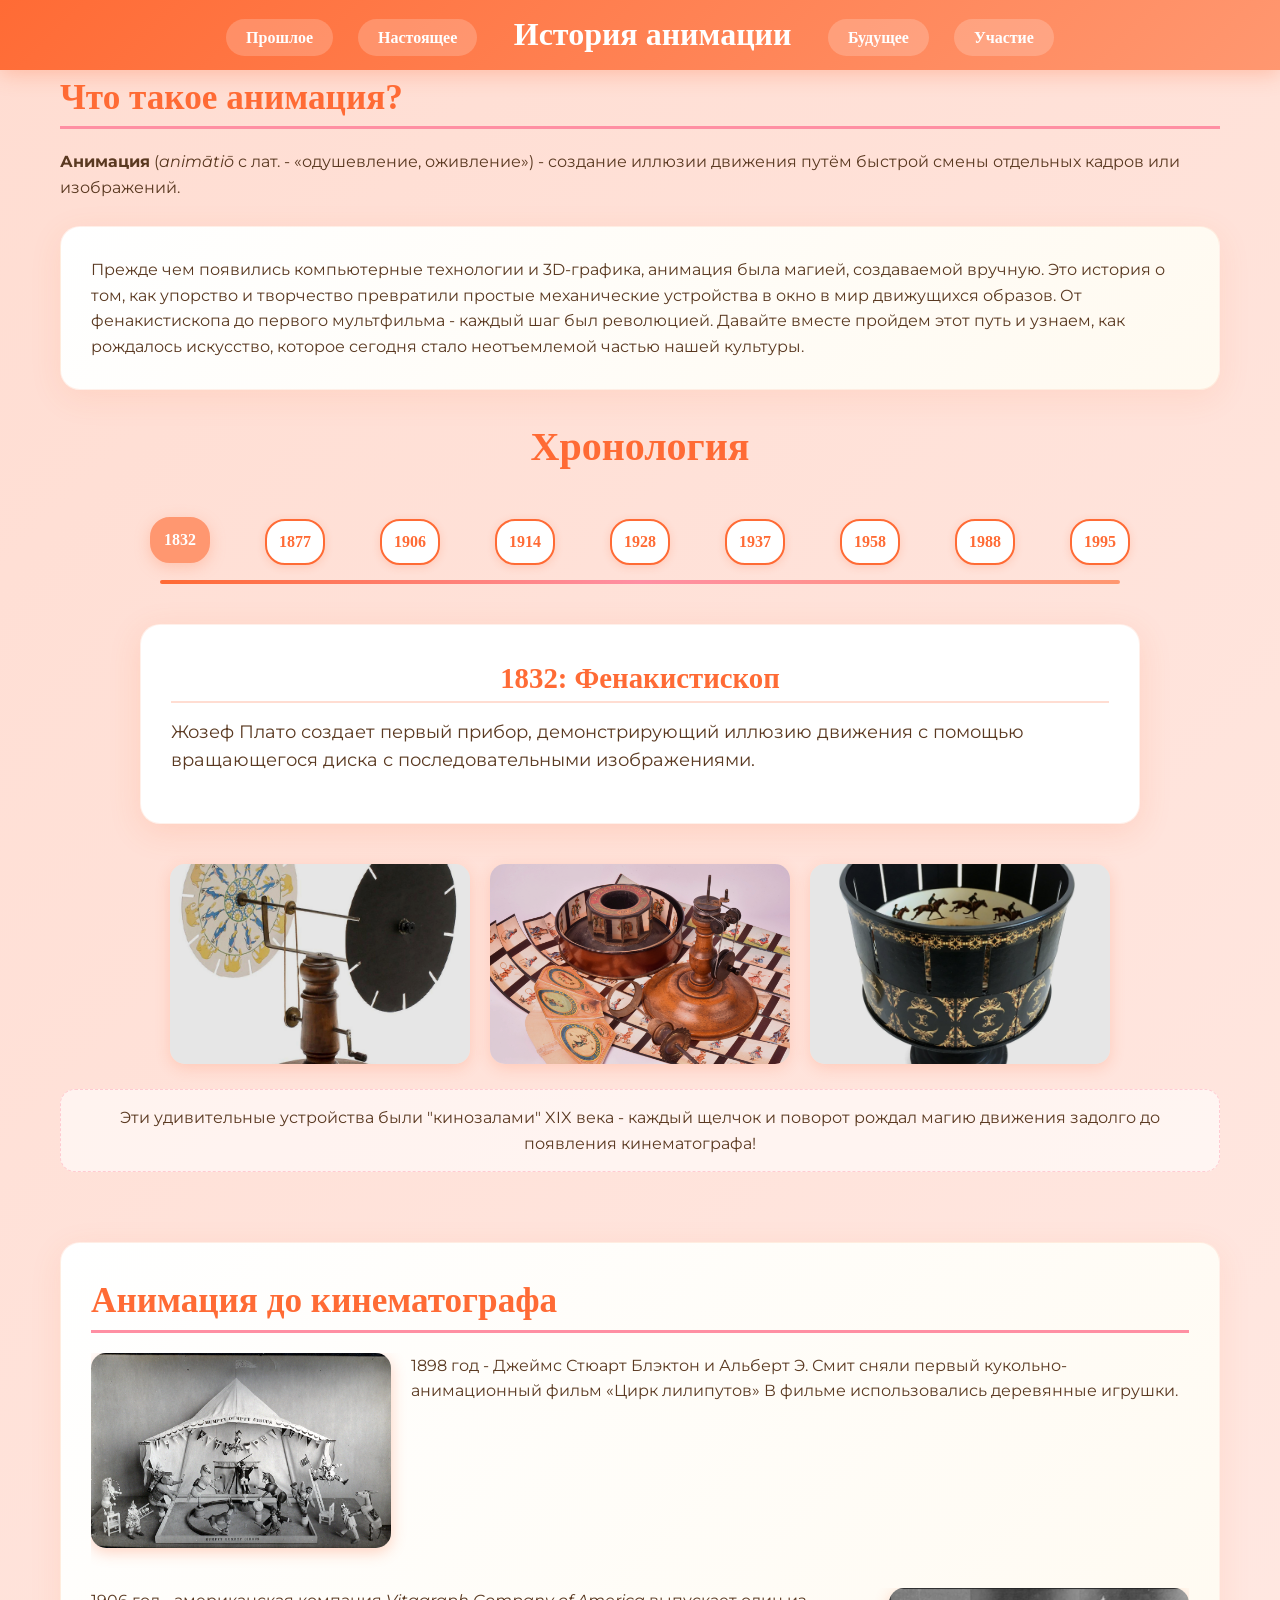
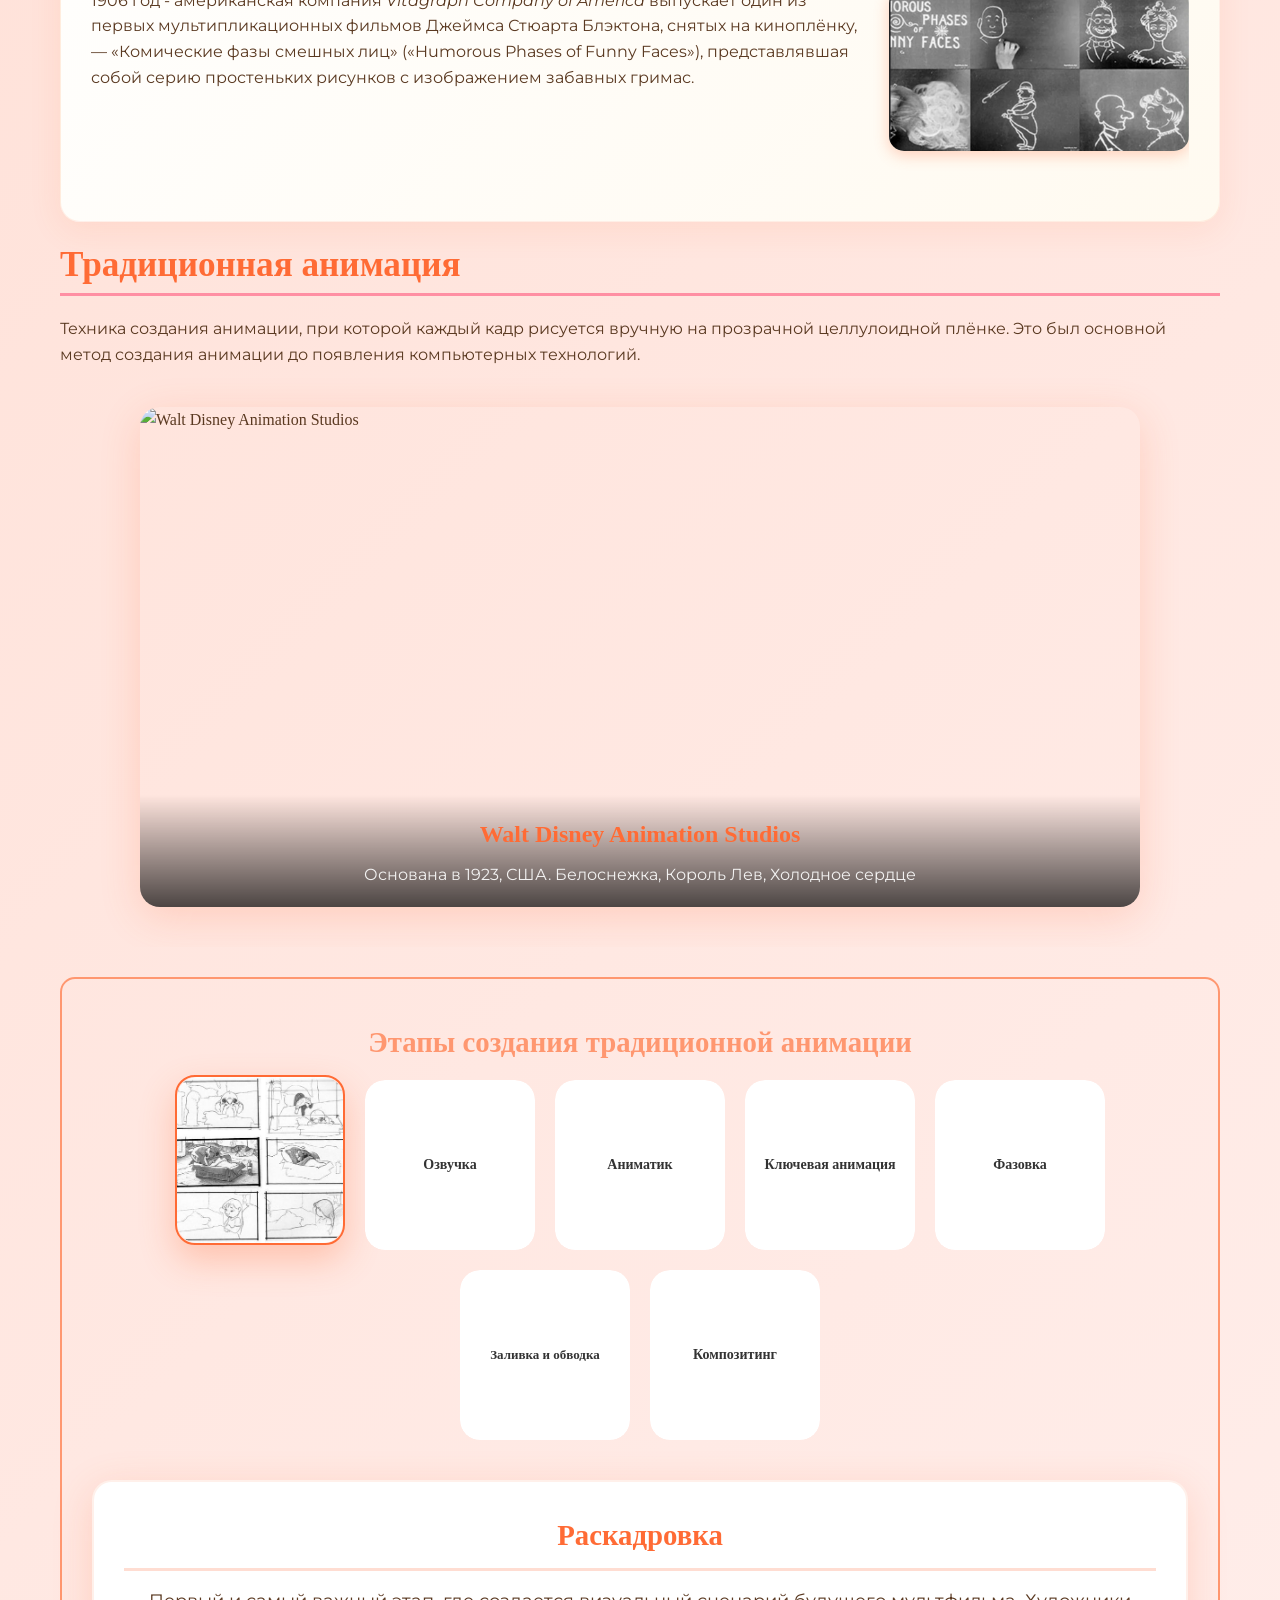
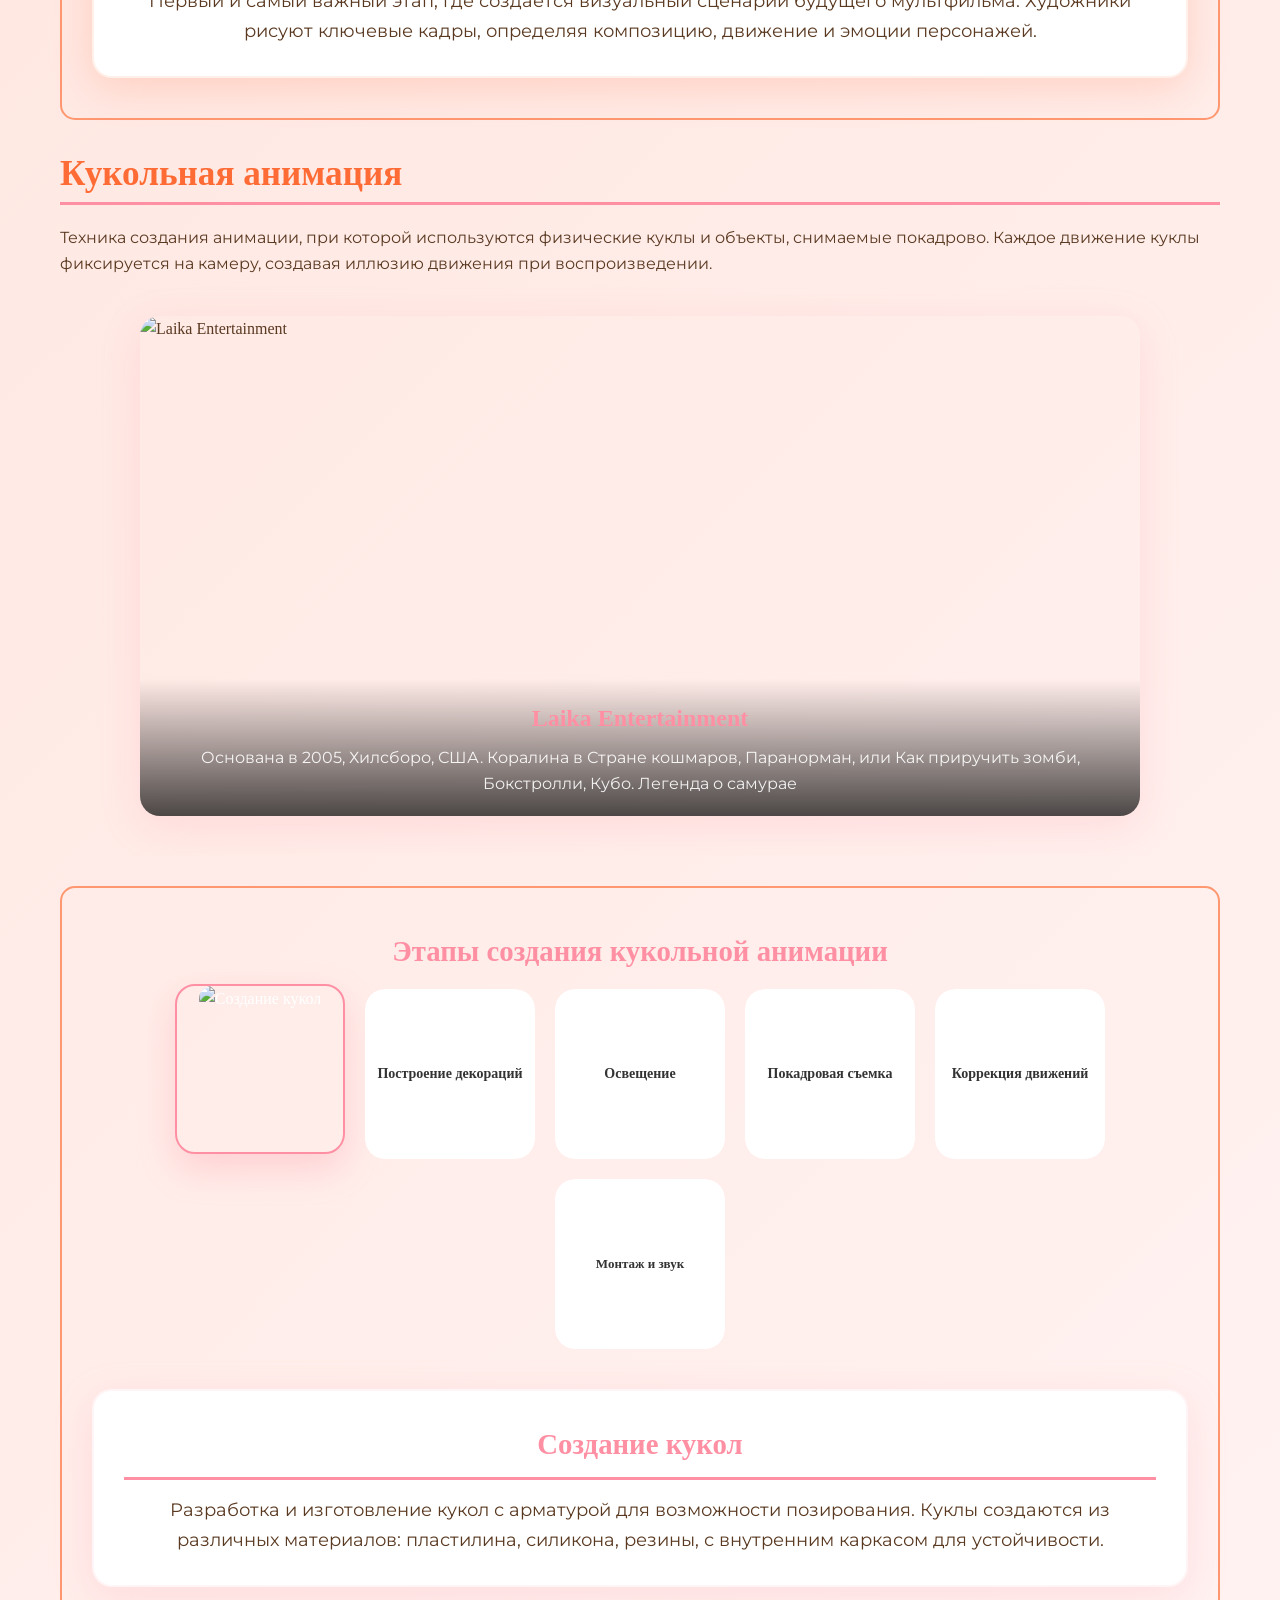
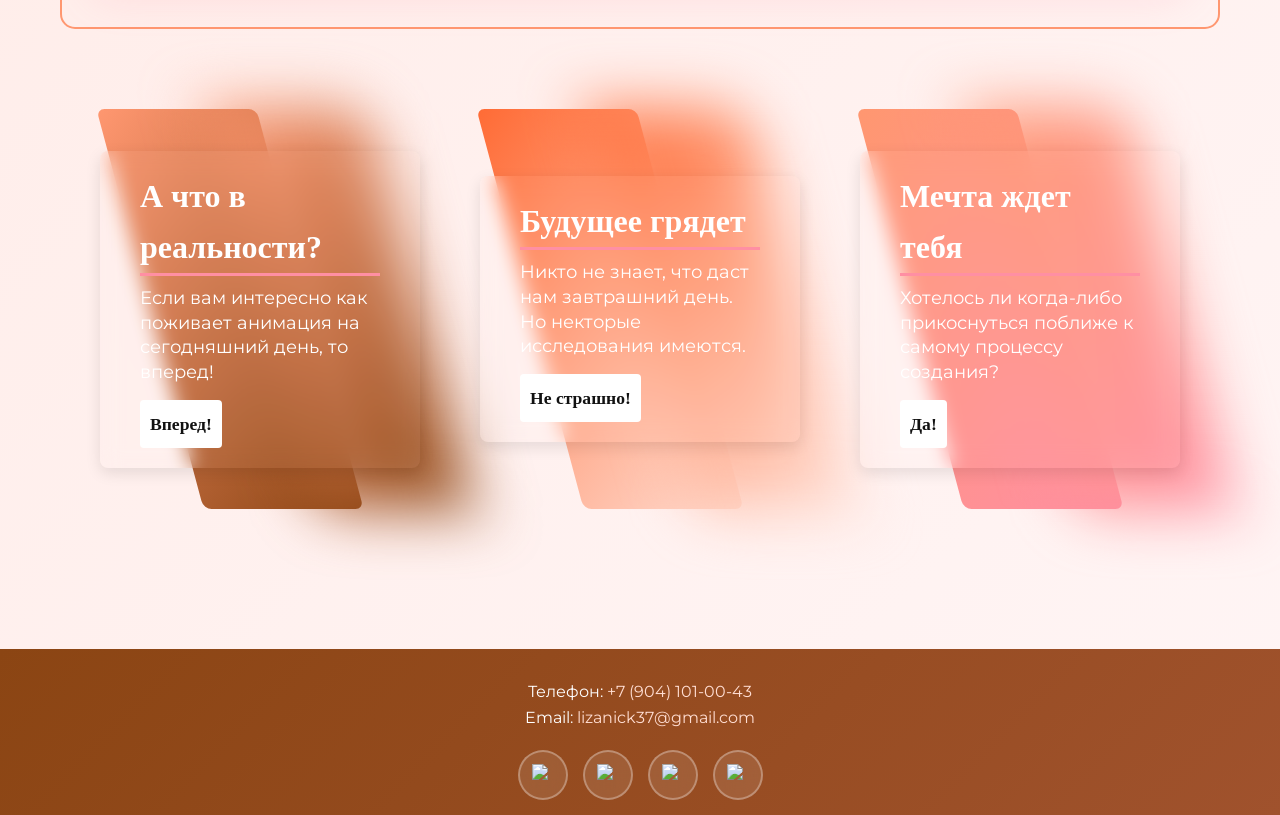
==== commit ce8d3fef: "removing_notification" ====
--- a/index.html
+++ b/index.html
@@ -16,14 +16,6 @@
 </head>
 <body>
     <header>
-        <div class="notification-container">
-            <div class="notification-trigger"><img src = "images/noti.png"></div>
-            <div class="notification-dropdown">
-                <div class="notification-item">Уведомление 1</div>
-                <div class="notification-item">Уведомление 2</div>
-                <div class="notification-item">Уведомление 3</div>
-                <div class="notification-item">Уведомление 4</div>
-            </div>
         </div>
         <input type="checkbox" id="header-toggle">
         <label for="header-toggle" class="burger-label">
